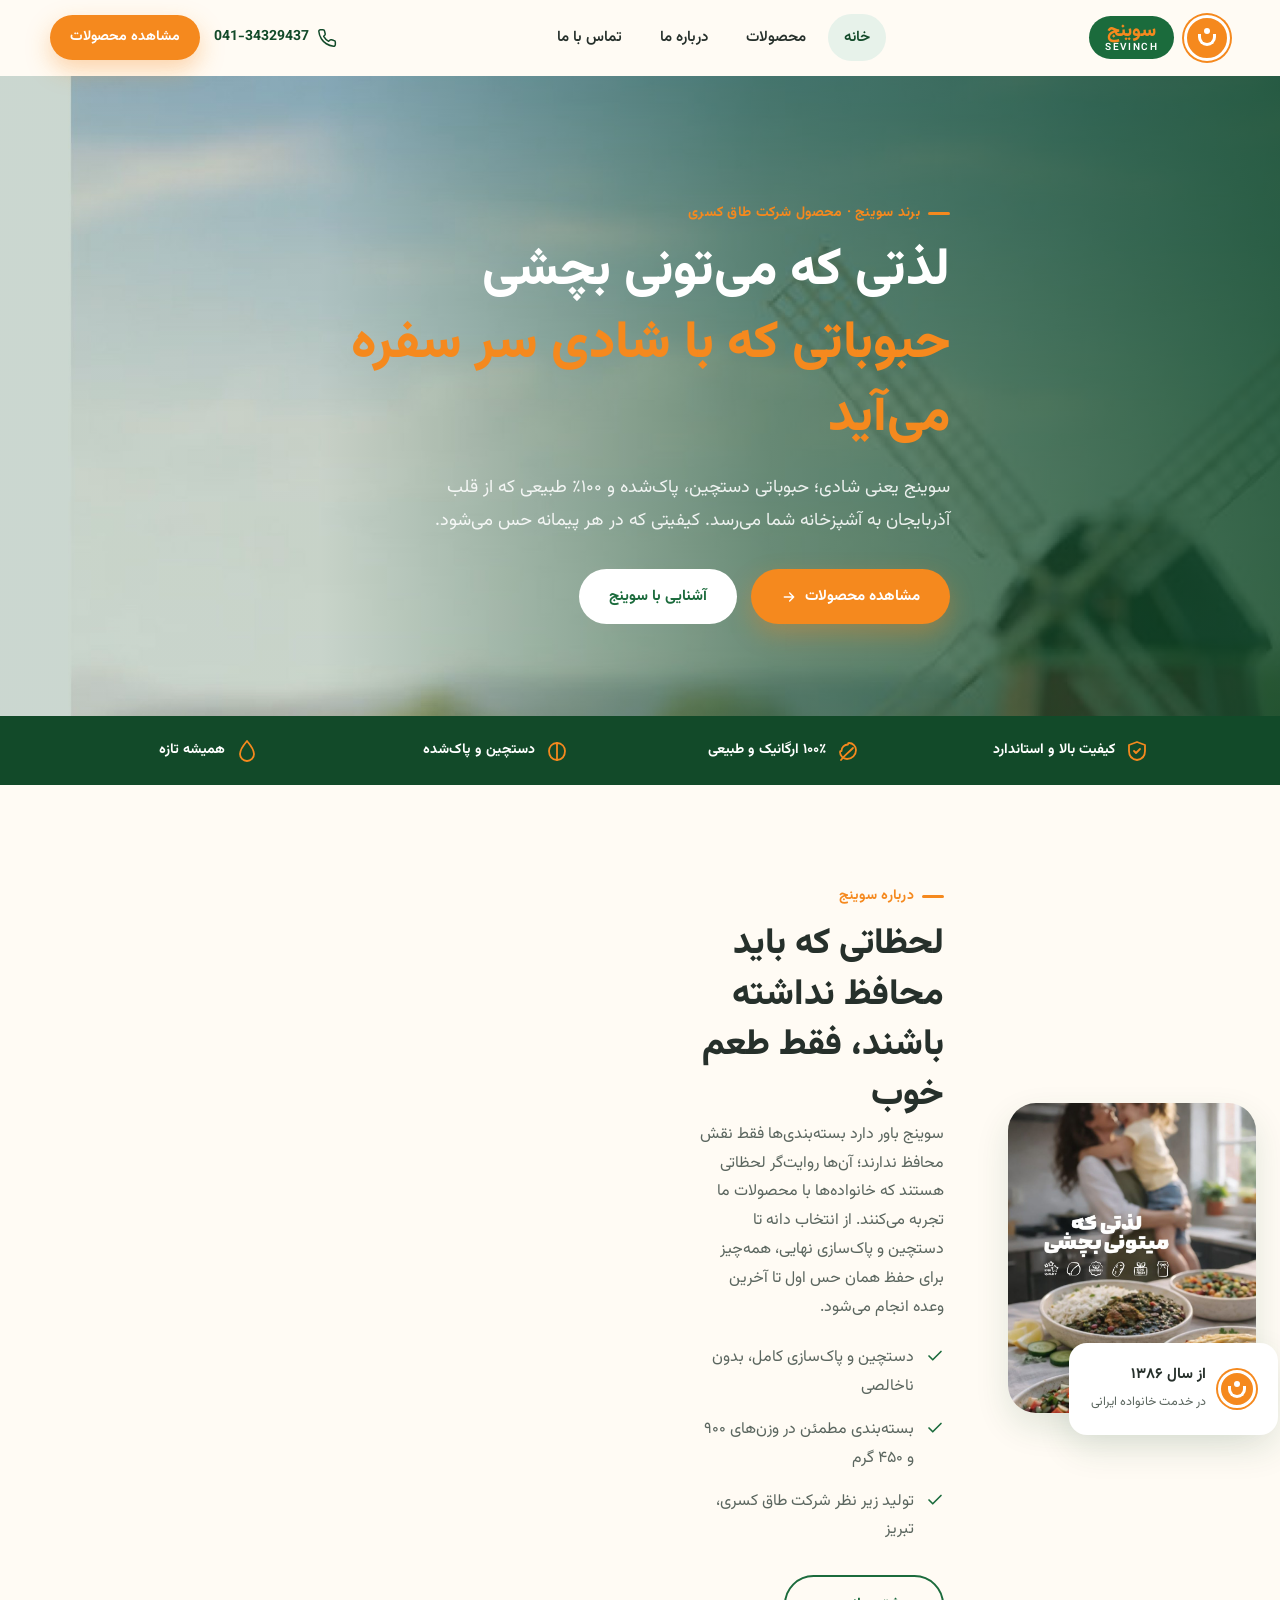
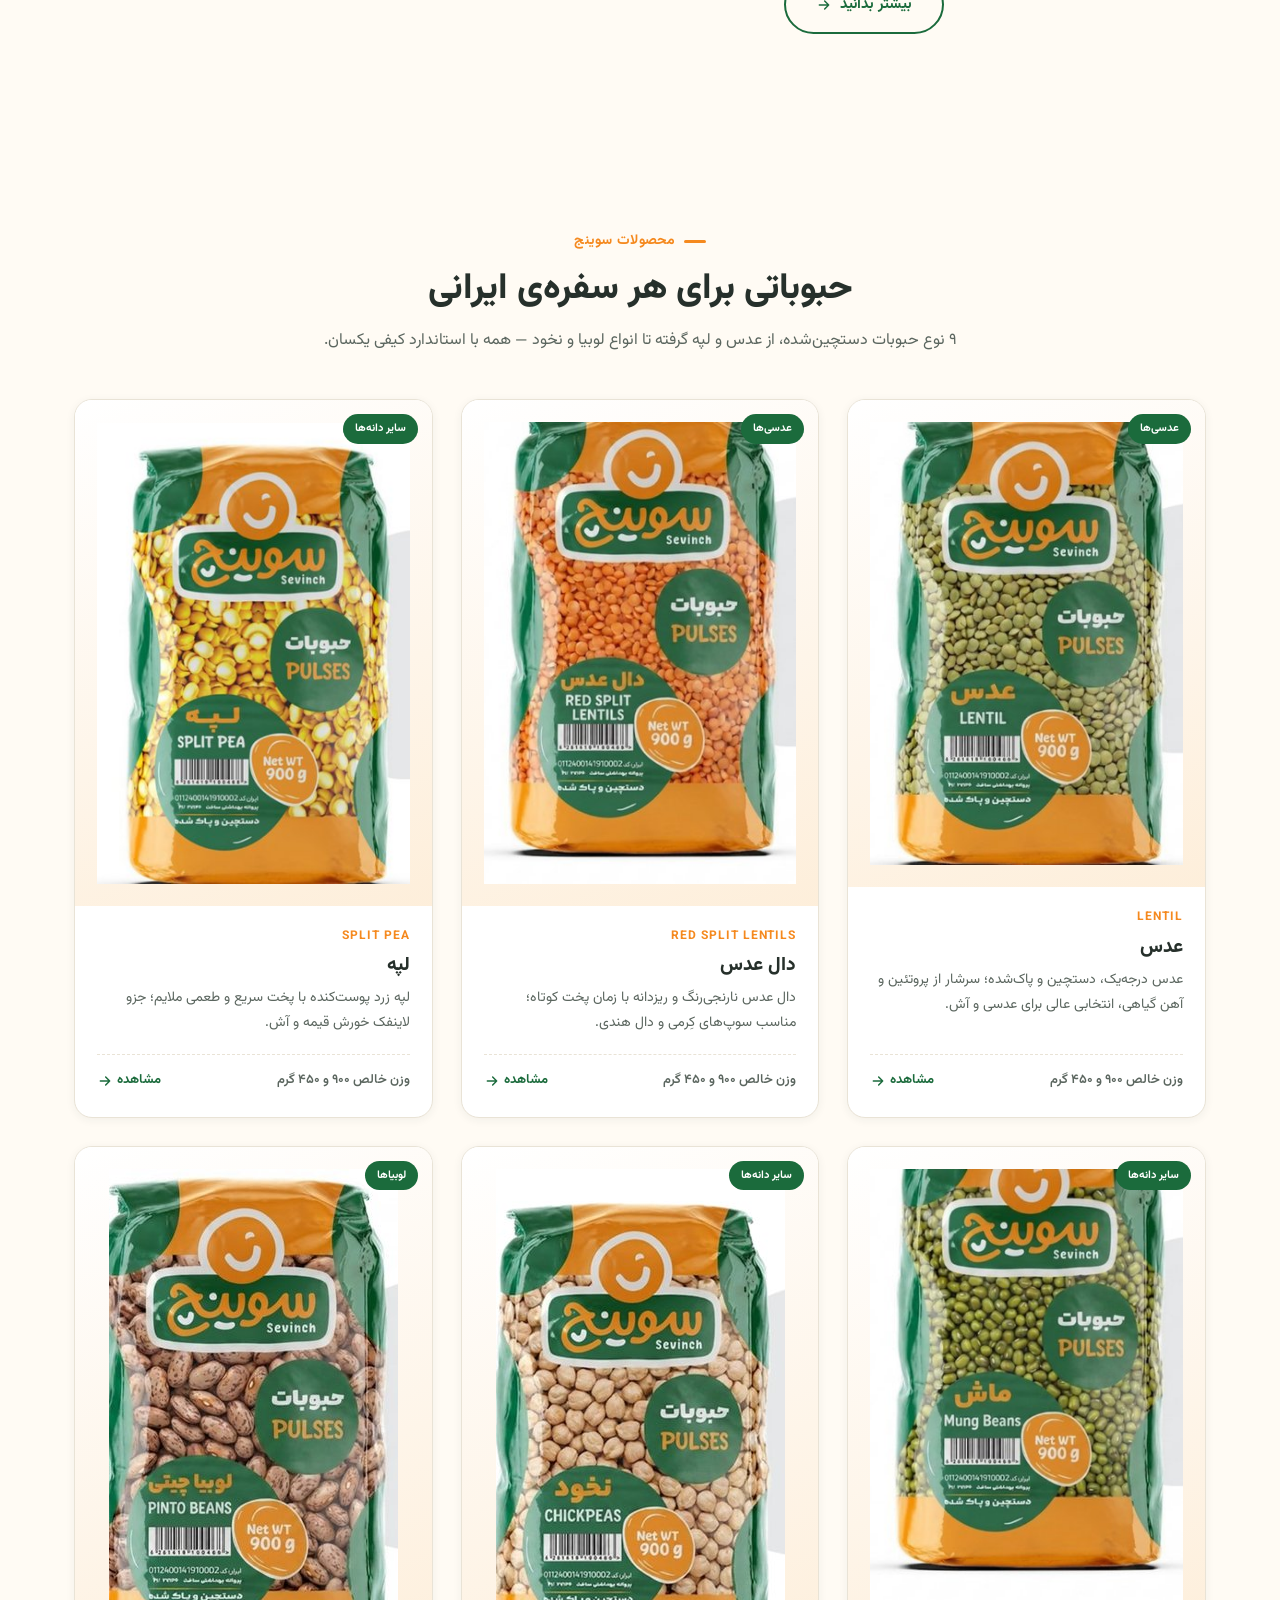
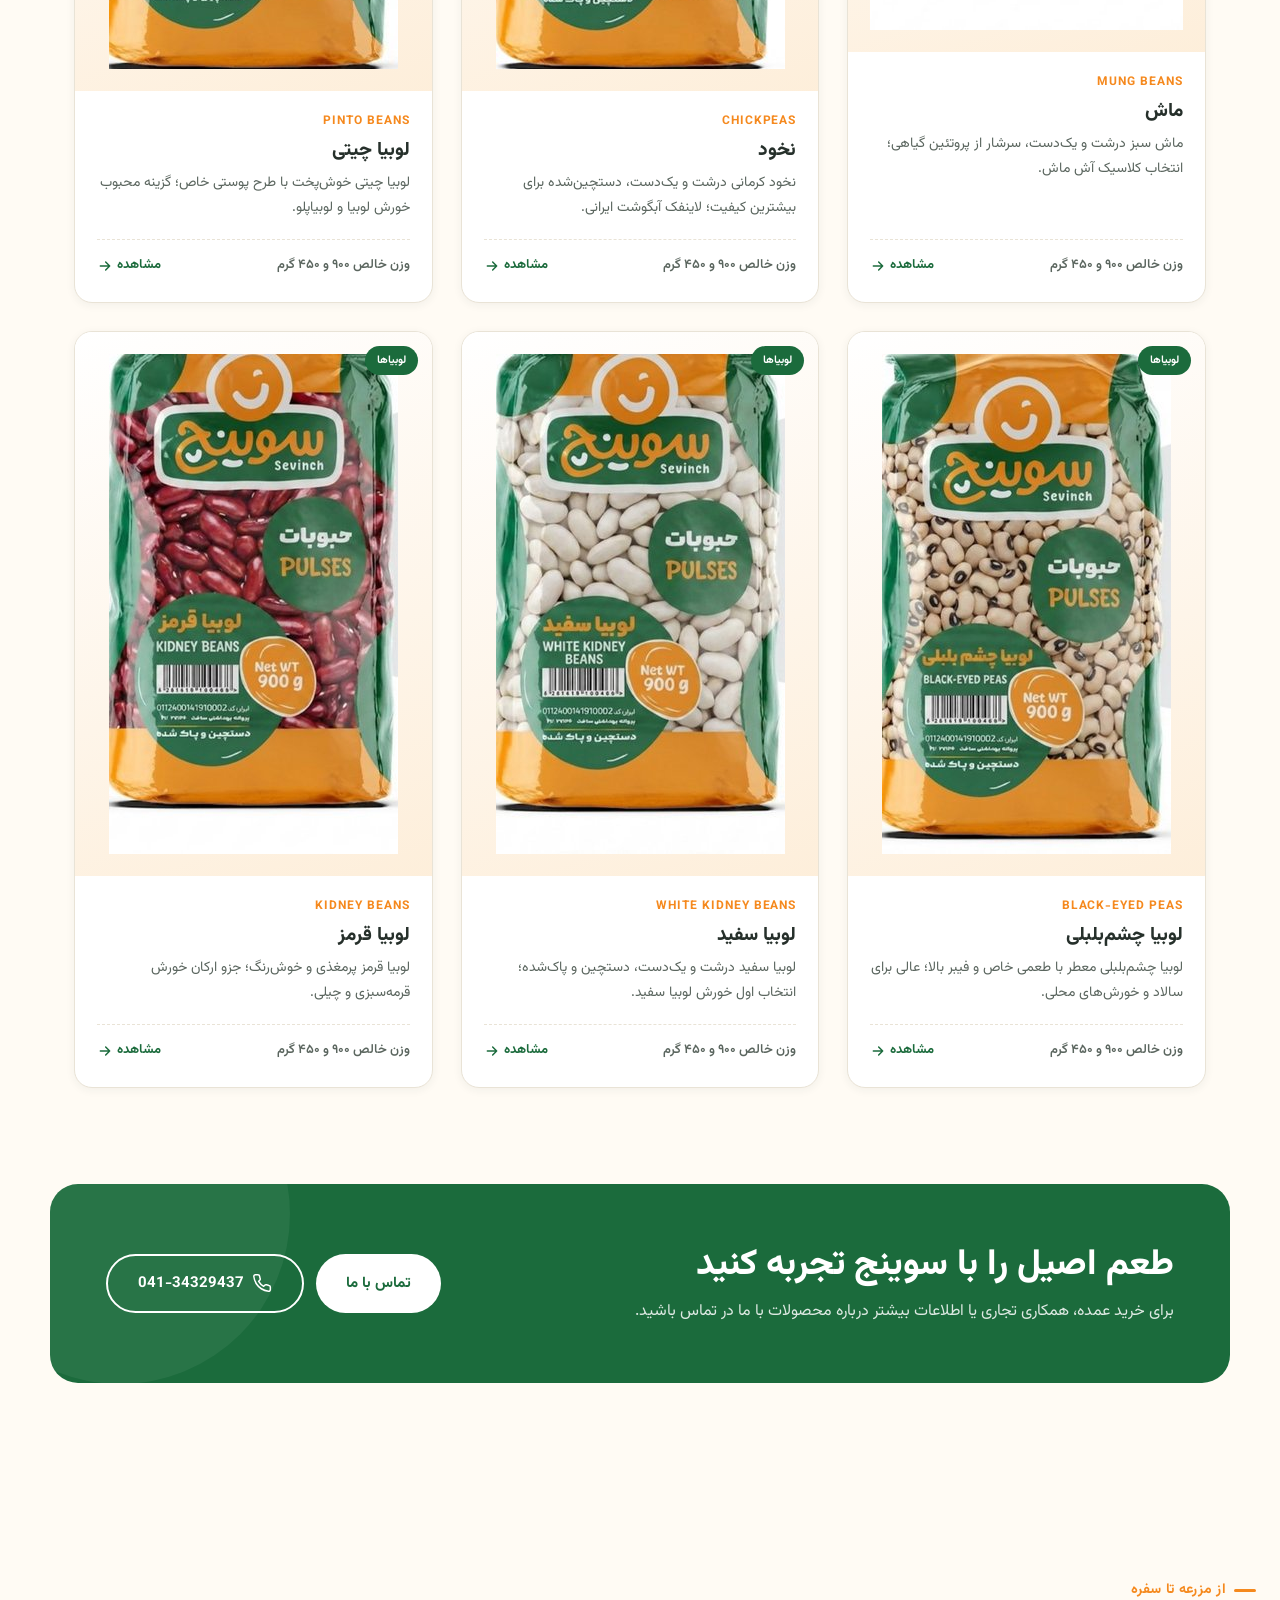
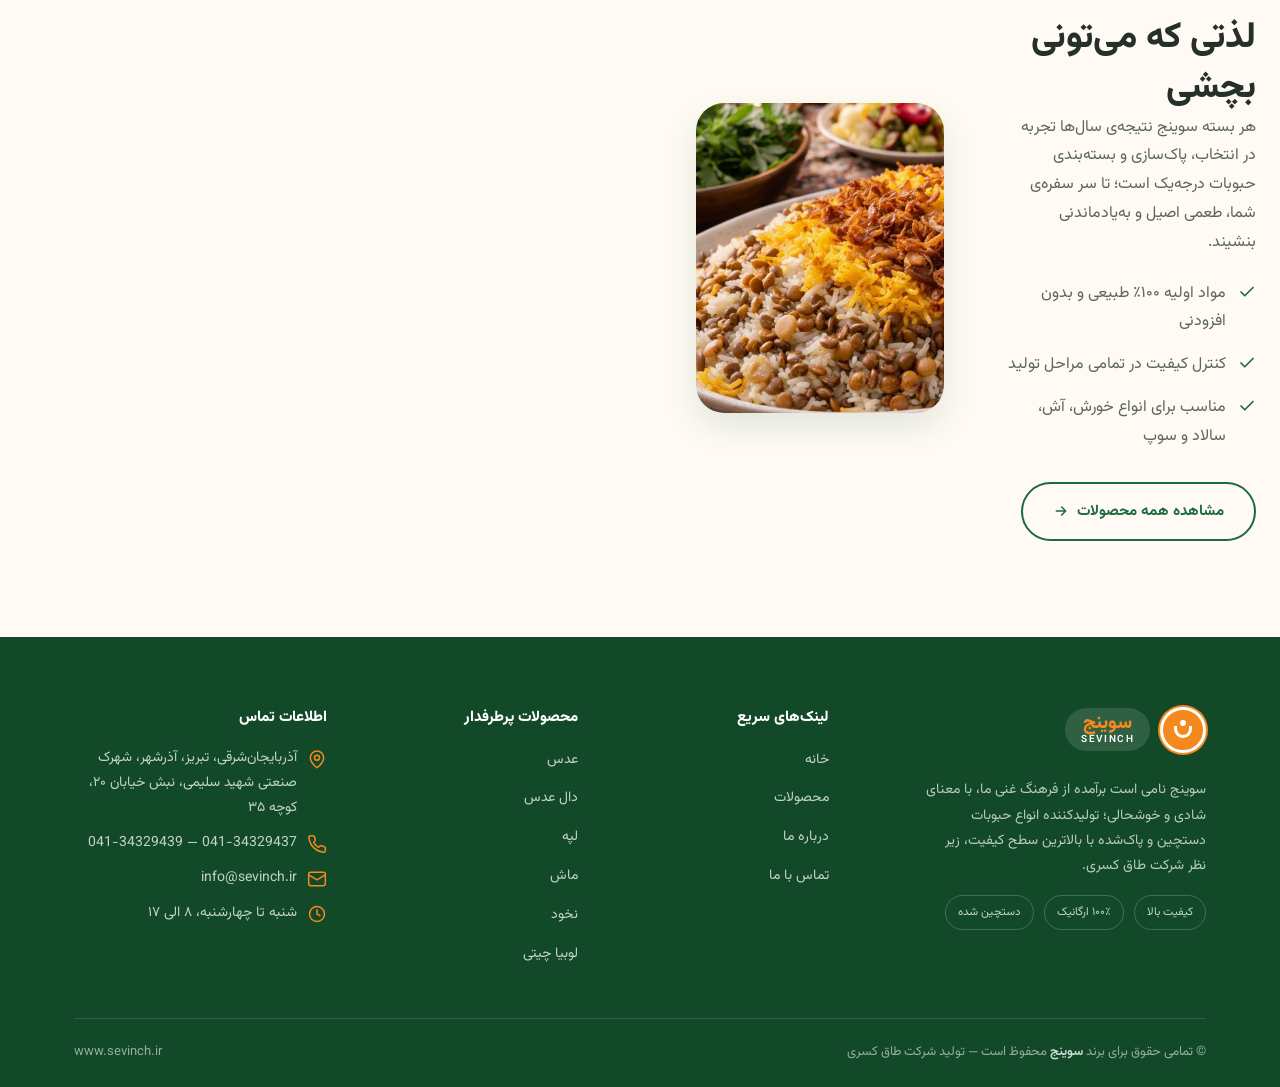
==== sevinch-website/index.html @ 26132601 "Add Sevinch product catalog website Standalone static site built from the Sevinch (سوینج) product ca" ====
<!DOCTYPE html>
<html lang="fa" dir="rtl">
<head>
<meta charset="UTF-8">
<meta name="viewport" content="width=device-width, initial-scale=1.0">
<title>سوینج | حبوبات دستچین و باکیفیت — Sevinch Pulses</title>
<meta name="description" content="سوینج، تولیدکننده انواع حبوبات دستچین و پاک‌شده با بالاترین کیفیت؛ عدس، لوبیا، نخود، لپه و ماش. لذتی که می‌تونی بچشی.">
<link rel="icon" type="image/svg+xml" href="assets/img/favicon.svg">
<link rel="preconnect" href="https://fonts.googleapis.com">
<link rel="preconnect" href="https://fonts.gstatic.com" crossorigin>
<link href="https://fonts.googleapis.com/css2?family=Vazirmatn:wght@400;500;600;700;800;900&display=swap" rel="stylesheet">
<link rel="stylesheet" href="assets/css/style.css">
<noscript><style>.reveal{transform:none!important}</style></noscript>
</head>
<body class="">
<header class="site-header">
  <div class="container header-inner">
    <a href="index.html" class="logo">
      <span class="logo-mark" aria-hidden="true"></span>
      <span class="logo-word"><b>سوینج</b><span>SEVINCH</span></span>
    </a>
    <nav class="nav-links">
      <a href="index.html" class="active">خانه</a>
<a href="products.html" class="">محصولات</a>
<a href="about.html" class="">درباره ما</a>
<a href="contact.html" class="">تماس با ما</a>

    </nav>
    <div class="header-actions">
      <a class="header-phone" href="tel:041-34329437">
        <svg width="20" height="20" viewBox="0 0 24 24" fill="none" stroke="currentColor" stroke-width="1.8" stroke-linecap="round" stroke-linejoin="round"><path d="M22 16.9v3a2 2 0 0 1-2.2 2 19.8 19.8 0 0 1-8.6-3 19.5 19.5 0 0 1-6-6 19.8 19.8 0 0 1-3-8.7A2 2 0 0 1 4.1 2h3a2 2 0 0 1 2 1.7c.1 1 .4 2 .7 3a2 2 0 0 1-.5 2L8 10a16 16 0 0 0 6 6l1.3-1.3a2 2 0 0 1 2-.5c1 .3 2 .5 3 .7a2 2 0 0 1 1.7 2Z"/></svg>
        <span>041-34329437</span>
      </a>
      <a href="products.html" class="btn btn-primary btn-sm">مشاهده محصولات</a>
      <button class="burger" aria-label="منو"><span></span></button>
    </div>
  </div>
</header>

<section class="hero">
  <div class="hero-bg"><img src="assets/img/photos/hero-windmill.jpg" alt="مزرعه سوینج"></div>
  <div class="container hero-content">
    <span class="eyebrow">برند سوینج · محصول شرکت طاق کسری</span>
    <h1>لذتی که می‌تونی بچشی<br><em>حبوباتی که با شادی سر سفره می‌آید</em></h1>
    <p>سوینج یعنی شادی؛ حبوباتی دستچین، پاک‌شده و ۱۰۰٪ طبیعی که از قلب آذربایجان به آشپزخانه شما می‌رسد. کیفیتی که در هر پیمانه حس می‌شود.</p>
    <div class="hero-actions">
      <a href="products.html" class="btn btn-primary">مشاهده محصولات <svg width="16" height="16" viewBox="0 0 24 24" fill="none" stroke="currentColor" stroke-width="2.2" stroke-linecap="round" stroke-linejoin="round"><path d="M5 12h14M13 6l6 6-6 6"/></svg></a>
      <a href="about.html" class="btn btn-white">آشنایی با سوینج</a>
    </div>
  </div>
</section>

<div class="trust-strip"><div class="container">
<div class="trust-item"><svg width="24" height="24" viewBox="0 0 24 24" fill="none" stroke="currentColor" stroke-width="1.8" stroke-linecap="round" stroke-linejoin="round"><path d="M12 3 4 6v6c0 4.8 3.2 8.2 8 9 4.8-.8 8-4.2 8-9V6l-8-3Z"/><path d="m9 12 2 2 4-4"/></svg><span>کیفیت بالا و استاندارد</span></div>
<div class="trust-item"><svg width="24" height="24" viewBox="0 0 24 24" fill="none" stroke="currentColor" stroke-width="1.8" stroke-linecap="round" stroke-linejoin="round"><path d="M11 20A7 7 0 0 1 4 13a1 1 0 0 1 1-1h.5A6.5 6.5 0 0 1 12 5.5V5a1 1 0 0 1 1-1 7 7 0 0 1 7 7c0 5-4 9-9 9Z"/><path d="M5 21c3-4 6-6 12-12"/></svg><span>۱۰۰٪ ارگانیک و طبیعی</span></div>
<div class="trust-item"><svg width="24" height="24" viewBox="0 0 24 24" fill="none" stroke="currentColor" stroke-width="1.8" stroke-linecap="round" stroke-linejoin="round"><path d="M12 21C7 21 4 17 4 12c0-4 3-8 8-8 5 0 8 4 8 8 0 5-3 9-8 9Z"/><path d="M12 4v17"/></svg><span>دستچین و پاک‌شده</span></div>
<div class="trust-item"><svg width="24" height="24" viewBox="0 0 24 24" fill="none" stroke="currentColor" stroke-width="1.8" stroke-linecap="round" stroke-linejoin="round"><path d="M12 2s7 8.2 7 13a7 7 0 1 1-14 0c0-4.8 7-13 7-13Z"/></svg><span>همیشه تازه</span></div>
</div></div>


<section class="split">
  <div class="container" style="display:grid;grid-template-columns:1fr 1fr;gap:64px;align-items:center">
    <div class="media reveal">
      <img src="assets/img/photos/lifestyle-mother-child.jpg" alt="لحظات خانوادگی با سوینج">
      <div class="media-badge">
        <span class="logo-mark" style="width:38px;height:38px"></span>
        <div>
          <b style="display:block;font-size:15px">از سال ۱۳۸۶</b>
          <span style="font-size:12.5px;color:var(--ink-soft)">در خدمت خانواده ایرانی</span>
        </div>
      </div>
    </div>
    <div class="text reveal">
      <span class="eyebrow">درباره سوینج</span>
      <h2>لحظاتی که باید محافظ نداشته باشند، فقط طعم خوب</h2>
      <p>سوینج باور دارد بسته‌بندی‌ها فقط نقش محافظ ندارند؛ آن‌ها روایت‌گر لحظاتی هستند که خانواده‌ها با محصولات ما تجربه می‌کنند. از انتخاب دانه تا دستچین و پاک‌سازی نهایی، همه‌چیز برای حفظ همان حس اول تا آخرین وعده انجام می‌شود.</p>
      <ul class="text-list">
        <li><svg width="18" height="18" viewBox="0 0 24 24" fill="none" stroke="currentColor" stroke-width="2.2" stroke-linecap="round" stroke-linejoin="round"><path d="m20 6-11 11-5-5"/></svg><span>دستچین و پاک‌سازی کامل، بدون ناخالصی</span></li>
        <li><svg width="18" height="18" viewBox="0 0 24 24" fill="none" stroke="currentColor" stroke-width="2.2" stroke-linecap="round" stroke-linejoin="round"><path d="m20 6-11 11-5-5"/></svg><span>بسته‌بندی مطمئن در وزن‌های ۹۰۰ و ۴۵۰ گرم</span></li>
        <li><svg width="18" height="18" viewBox="0 0 24 24" fill="none" stroke="currentColor" stroke-width="2.2" stroke-linecap="round" stroke-linejoin="round"><path d="m20 6-11 11-5-5"/></svg><span>تولید زیر نظر شرکت طاق کسری، تبریز</span></li>
      </ul>
      <div style="margin-top:30px">
        <a href="about.html" class="btn btn-outline">بیشتر بدانید <svg width="16" height="16" viewBox="0 0 24 24" fill="none" stroke="currentColor" stroke-width="2.2" stroke-linecap="round" stroke-linejoin="round"><path d="M5 12h14M13 6l6 6-6 6"/></svg></a>
      </div>
    </div>
  </div>
</section>

<section class="products-section">
  <div class="container">
    <div class="section-head center reveal">
      <span class="eyebrow" style="margin-inline:auto">محصولات سوینج</span>
      <h2>حبوباتی برای هر سفره‌ی ایرانی</h2>
      <p>۹ نوع حبوبات دستچین‌شده، از عدس و لپه گرفته تا انواع لوبیا و نخود — همه با استاندارد کیفی یکسان.</p>
    </div>
    <div class="product-grid">
      <div class="product-card reveal" data-category="lentil">
  <a href="products/lentil.html" class="thumb">
    <span class="tag">عدسی‌ها</span>
    <img src="assets/img/products/lentil-thumb.jpg" alt="عدس سوینج">
  </a>
  <div class="body">
    <span class="en">Lentil</span>
    <h3><a href="products/lentil.html">عدس</a></h3>
    <p class="desc">عدس درجه‌یک، دستچین و پاک‌شده؛ سرشار از پروتئین و آهن گیاهی، انتخابی عالی برای عدسی و آش.</p>
    <div class="meta">
      <span class="weight">وزن خالص ۹۰۰ و ۴۵۰ گرم</span>
      <a href="products/lentil.html" class="more">مشاهده <svg width="16" height="16" viewBox="0 0 24 24" fill="none" stroke="currentColor" stroke-width="2.2" stroke-linecap="round" stroke-linejoin="round"><path d="M5 12h14M13 6l6 6-6 6"/></svg></a>
    </div>
  </div>
</div>
<div class="product-card reveal" data-category="lentil">
  <a href="products/red-split-lentil.html" class="thumb">
    <span class="tag">عدسی‌ها</span>
    <img src="assets/img/products/red-split-lentil-thumb.jpg" alt="دال عدس سوینج">
  </a>
  <div class="body">
    <span class="en">Red Split Lentils</span>
    <h3><a href="products/red-split-lentil.html">دال عدس</a></h3>
    <p class="desc">دال عدس نارنجی‌رنگ و ریزدانه با زمان پخت کوتاه؛ مناسب سوپ‌های کِرمی و دال هندی.</p>
    <div class="meta">
      <span class="weight">وزن خالص ۹۰۰ و ۴۵۰ گرم</span>
      <a href="products/red-split-lentil.html" class="more">مشاهده <svg width="16" height="16" viewBox="0 0 24 24" fill="none" stroke="currentColor" stroke-width="2.2" stroke-linecap="round" stroke-linejoin="round"><path d="M5 12h14M13 6l6 6-6 6"/></svg></a>
    </div>
  </div>
</div>
<div class="product-card reveal" data-category="other">
  <a href="products/split-pea.html" class="thumb">
    <span class="tag">سایر دانه‌ها</span>
    <img src="assets/img/products/split-pea-thumb.jpg" alt="لپه سوینج">
  </a>
  <div class="body">
    <span class="en">Split Pea</span>
    <h3><a href="products/split-pea.html">لپه</a></h3>
    <p class="desc">لپه زرد پوست‌کنده با پخت سریع و طعمی ملایم؛ جزو لاینفک خورش قیمه و آش.</p>
    <div class="meta">
      <span class="weight">وزن خالص ۹۰۰ و ۴۵۰ گرم</span>
      <a href="products/split-pea.html" class="more">مشاهده <svg width="16" height="16" viewBox="0 0 24 24" fill="none" stroke="currentColor" stroke-width="2.2" stroke-linecap="round" stroke-linejoin="round"><path d="M5 12h14M13 6l6 6-6 6"/></svg></a>
    </div>
  </div>
</div>
<div class="product-card reveal" data-category="other">
  <a href="products/mung-bean.html" class="thumb">
    <span class="tag">سایر دانه‌ها</span>
    <img src="assets/img/products/mung-bean-thumb.jpg" alt="ماش سوینج">
  </a>
  <div class="body">
    <span class="en">Mung Beans</span>
    <h3><a href="products/mung-bean.html">ماش</a></h3>
    <p class="desc">ماش سبز درشت و یک‌دست، سرشار از پروتئین گیاهی؛ انتخاب کلاسیک آش ماش.</p>
    <div class="meta">
      <span class="weight">وزن خالص ۹۰۰ و ۴۵۰ گرم</span>
      <a href="products/mung-bean.html" class="more">مشاهده <svg width="16" height="16" viewBox="0 0 24 24" fill="none" stroke="currentColor" stroke-width="2.2" stroke-linecap="round" stroke-linejoin="round"><path d="M5 12h14M13 6l6 6-6 6"/></svg></a>
    </div>
  </div>
</div>
<div class="product-card reveal" data-category="other">
  <a href="products/chickpea.html" class="thumb">
    <span class="tag">سایر دانه‌ها</span>
    <img src="assets/img/products/chickpea-thumb.jpg" alt="نخود سوینج">
  </a>
  <div class="body">
    <span class="en">Chickpeas</span>
    <h3><a href="products/chickpea.html">نخود</a></h3>
    <p class="desc">نخود کرمانی درشت و یک‌دست، دستچین‌شده برای بیشترین کیفیت؛ لاینفک آبگوشت ایرانی.</p>
    <div class="meta">
      <span class="weight">وزن خالص ۹۰۰ و ۴۵۰ گرم</span>
      <a href="products/chickpea.html" class="more">مشاهده <svg width="16" height="16" viewBox="0 0 24 24" fill="none" stroke="currentColor" stroke-width="2.2" stroke-linecap="round" stroke-linejoin="round"><path d="M5 12h14M13 6l6 6-6 6"/></svg></a>
    </div>
  </div>
</div>
<div class="product-card reveal" data-category="bean">
  <a href="products/pinto-bean.html" class="thumb">
    <span class="tag">لوبیاها</span>
    <img src="assets/img/products/pinto-bean-thumb.jpg" alt="لوبیا چیتی سوینج">
  </a>
  <div class="body">
    <span class="en">Pinto Beans</span>
    <h3><a href="products/pinto-bean.html">لوبیا چیتی</a></h3>
    <p class="desc">لوبیا چیتی خوش‌پخت با طرح پوستی خاص؛ گزینه محبوب خورش لوبیا و لوبیاپلو.</p>
    <div class="meta">
      <span class="weight">وزن خالص ۹۰۰ و ۴۵۰ گرم</span>
      <a href="products/pinto-bean.html" class="more">مشاهده <svg width="16" height="16" viewBox="0 0 24 24" fill="none" stroke="currentColor" stroke-width="2.2" stroke-linecap="round" stroke-linejoin="round"><path d="M5 12h14M13 6l6 6-6 6"/></svg></a>
    </div>
  </div>
</div>
<div class="product-card reveal" data-category="bean">
  <a href="products/black-eyed-pea.html" class="thumb">
    <span class="tag">لوبیاها</span>
    <img src="assets/img/products/black-eyed-pea-thumb.jpg" alt="لوبیا چشم‌بلبلی سوینج">
  </a>
  <div class="body">
    <span class="en">Black-Eyed Peas</span>
    <h3><a href="products/black-eyed-pea.html">لوبیا چشم‌بلبلی</a></h3>
    <p class="desc">لوبیا چشم‌بلبلی معطر با طعمی خاص و فیبر بالا؛ عالی برای سالاد و خورش‌های محلی.</p>
    <div class="meta">
      <span class="weight">وزن خالص ۹۰۰ و ۴۵۰ گرم</span>
      <a href="products/black-eyed-pea.html" class="more">مشاهده <svg width="16" height="16" viewBox="0 0 24 24" fill="none" stroke="currentColor" stroke-width="2.2" stroke-linecap="round" stroke-linejoin="round"><path d="M5 12h14M13 6l6 6-6 6"/></svg></a>
    </div>
  </div>
</div>
<div class="product-card reveal" data-category="bean">
  <a href="products/white-bean.html" class="thumb">
    <span class="tag">لوبیاها</span>
    <img src="assets/img/products/white-bean-thumb.jpg" alt="لوبیا سفید سوینج">
  </a>
  <div class="body">
    <span class="en">White Kidney Beans</span>
    <h3><a href="products/white-bean.html">لوبیا سفید</a></h3>
    <p class="desc">لوبیا سفید درشت و یک‌دست، دستچین و پاک‌شده؛ انتخاب اول خورش لوبیا سفید.</p>
    <div class="meta">
      <span class="weight">وزن خالص ۹۰۰ و ۴۵۰ گرم</span>
      <a href="products/white-bean.html" class="more">مشاهده <svg width="16" height="16" viewBox="0 0 24 24" fill="none" stroke="currentColor" stroke-width="2.2" stroke-linecap="round" stroke-linejoin="round"><path d="M5 12h14M13 6l6 6-6 6"/></svg></a>
    </div>
  </div>
</div>
<div class="product-card reveal" data-category="bean">
  <a href="products/kidney-bean.html" class="thumb">
    <span class="tag">لوبیاها</span>
    <img src="assets/img/products/kidney-bean-thumb.jpg" alt="لوبیا قرمز سوینج">
  </a>
  <div class="body">
    <span class="en">Kidney Beans</span>
    <h3><a href="products/kidney-bean.html">لوبیا قرمز</a></h3>
    <p class="desc">لوبیا قرمز پرمغذی و خوش‌رنگ؛ جزو ارکان خورش قرمه‌سبزی و چیلی.</p>
    <div class="meta">
      <span class="weight">وزن خالص ۹۰۰ و ۴۵۰ گرم</span>
      <a href="products/kidney-bean.html" class="more">مشاهده <svg width="16" height="16" viewBox="0 0 24 24" fill="none" stroke="currentColor" stroke-width="2.2" stroke-linecap="round" stroke-linejoin="round"><path d="M5 12h14M13 6l6 6-6 6"/></svg></a>
    </div>
  </div>
</div>

    </div>
  </div>
</section>

<section>
  <div class="cta-band reveal">
    <div>
      <h2>طعم اصیل را با سوینج تجربه کنید</h2>
      <p>برای خرید عمده، همکاری تجاری یا اطلاعات بیشتر درباره محصولات با ما در تماس باشید.</p>
    </div>
    <div class="actions">
      <a href="contact.html" class="btn btn-white">تماس با ما</a>
      <a href="tel:041-34329437" class="btn btn-outline" style="border-color:#fff;color:#fff"><svg width="20" height="20" viewBox="0 0 24 24" fill="none" stroke="currentColor" stroke-width="1.8" stroke-linecap="round" stroke-linejoin="round"><path d="M22 16.9v3a2 2 0 0 1-2.2 2 19.8 19.8 0 0 1-8.6-3 19.5 19.5 0 0 1-6-6 19.8 19.8 0 0 1-3-8.7A2 2 0 0 1 4.1 2h3a2 2 0 0 1 2 1.7c.1 1 .4 2 .7 3a2 2 0 0 1-.5 2L8 10a16 16 0 0 0 6 6l1.3-1.3a2 2 0 0 1 2-.5c1 .3 2 .5 3 .7a2 2 0 0 1 1.7 2Z"/></svg> 041-34329437</a>
    </div>
  </div>
</section>

<section class="split reverse">
  <div class="container" style="display:grid;grid-template-columns:1fr 1fr;gap:64px;align-items:center">
    <div class="media reveal">
      <img src="assets/img/photos/thali-rice-platter.jpg" alt="سفره‌ای با محصولات سوینج">
    </div>
    <div class="text reveal">
      <span class="eyebrow">از مزرعه تا سفره</span>
      <h2>لذتی که می‌تونی بچشی</h2>
      <p>هر بسته سوینج نتیجه‌ی سال‌ها تجربه در انتخاب، پاک‌سازی و بسته‌بندی حبوبات درجه‌یک است؛ تا سر سفره‌ی شما، طعمی اصیل و به‌یادماندنی بنشیند.</p>
      <ul class="text-list">
        <li><svg width="18" height="18" viewBox="0 0 24 24" fill="none" stroke="currentColor" stroke-width="2.2" stroke-linecap="round" stroke-linejoin="round"><path d="m20 6-11 11-5-5"/></svg><span>مواد اولیه ۱۰۰٪ طبیعی و بدون افزودنی</span></li>
        <li><svg width="18" height="18" viewBox="0 0 24 24" fill="none" stroke="currentColor" stroke-width="2.2" stroke-linecap="round" stroke-linejoin="round"><path d="m20 6-11 11-5-5"/></svg><span>کنترل کیفیت در تمامی مراحل تولید</span></li>
        <li><svg width="18" height="18" viewBox="0 0 24 24" fill="none" stroke="currentColor" stroke-width="2.2" stroke-linecap="round" stroke-linejoin="round"><path d="m20 6-11 11-5-5"/></svg><span>مناسب برای انواع خورش، آش، سالاد و سوپ</span></li>
      </ul>
      <div style="margin-top:30px">
        <a href="products.html" class="btn btn-outline">مشاهده همه محصولات <svg width="16" height="16" viewBox="0 0 24 24" fill="none" stroke="currentColor" stroke-width="2.2" stroke-linecap="round" stroke-linejoin="round"><path d="M5 12h14M13 6l6 6-6 6"/></svg></a>
      </div>
    </div>
  </div>
</section>
<footer class="site-footer">
  <div class="container">
    <div class="footer-grid">
      <div>
        <a href="index.html" class="logo footer-logo">
      <span class="logo-mark" aria-hidden="true"></span>
      <span class="logo-word"><b>سوینج</b><span>SEVINCH</span></span>
    </a>
        <p>سوینج نامی است برآمده از فرهنگ غنی ما، با معنای شادی و خوشحالی؛ تولیدکننده انواع حبوبات دستچین و پاک‌شده با بالاترین سطح کیفیت، زیر نظر شرکت طاق کسری.</p>
        <div class="footer-badges">
          <span>کیفیت بالا</span>
          <span>۱۰۰٪ ارگانیک</span>
          <span>دستچین شده</span>
        </div>
      </div>
      <div>
        <h4>لینک‌های سریع</h4>
        <ul>
          <li><a href="index.html">خانه</a></li>
          <li><a href="products.html">محصولات</a></li>
          <li><a href="about.html">درباره ما</a></li>
          <li><a href="contact.html">تماس با ما</a></li>
        </ul>
      </div>
      <div>
        <h4>محصولات پرطرفدار</h4>
        <ul>
          <li><a href="products/lentil.html">عدس</a></li>
<li><a href="products/red-split-lentil.html">دال عدس</a></li>
<li><a href="products/split-pea.html">لپه</a></li>
<li><a href="products/mung-bean.html">ماش</a></li>
<li><a href="products/chickpea.html">نخود</a></li>
<li><a href="products/pinto-bean.html">لوبیا چیتی</a></li>

        </ul>
      </div>
      <div>
        <h4>اطلاعات تماس</h4>
        <ul class="footer-contact">
          <li><svg width="20" height="20" viewBox="0 0 24 24" fill="none" stroke="currentColor" stroke-width="1.8" stroke-linecap="round" stroke-linejoin="round"><path d="M20 10.5c0 6-8 12-8 12s-8-6-8-12a8 8 0 1 1 16 0Z"/><circle cx="12" cy="10.5" r="3"/></svg><span>آذربایجان‌شرقی، تبریز، آذرشهر، شهرک صنعتی شهید سلیمی، نبش خیابان ۲۰، کوچه ۳۵</span></li>
          <li><svg width="20" height="20" viewBox="0 0 24 24" fill="none" stroke="currentColor" stroke-width="1.8" stroke-linecap="round" stroke-linejoin="round"><path d="M22 16.9v3a2 2 0 0 1-2.2 2 19.8 19.8 0 0 1-8.6-3 19.5 19.5 0 0 1-6-6 19.8 19.8 0 0 1-3-8.7A2 2 0 0 1 4.1 2h3a2 2 0 0 1 2 1.7c.1 1 .4 2 .7 3a2 2 0 0 1-.5 2L8 10a16 16 0 0 0 6 6l1.3-1.3a2 2 0 0 1 2-.5c1 .3 2 .5 3 .7a2 2 0 0 1 1.7 2Z"/></svg><span>041-34329437 — 041-34329439</span></li>
          <li><svg width="20" height="20" viewBox="0 0 24 24" fill="none" stroke="currentColor" stroke-width="1.8" stroke-linecap="round" stroke-linejoin="round"><rect x="2" y="4" width="20" height="16" rx="2.5"/><path d="m2 7 10 6 10-6"/></svg><span>info@sevinch.ir</span></li>
          <li><svg width="20" height="20" viewBox="0 0 24 24" fill="none" stroke="currentColor" stroke-width="1.8" stroke-linecap="round" stroke-linejoin="round"><circle cx="12" cy="12" r="9"/><path d="M12 7v5l3.5 2"/></svg><span>شنبه تا چهارشنبه، ۸ الی ۱۷</span></li>
        </ul>
      </div>
    </div>
    <div class="footer-bottom">
      <span>© تمامی حقوق برای برند <a href="index.html">سوینج</a> محفوظ است — تولید شرکت طاق کسری</span>
      <span>www.sevinch.ir</span>
    </div>
  </div>
</footer>
<button class="back-to-top" aria-label="بازگشت به بالا"><svg width="20" height="20" viewBox="0 0 24 24" fill="none" stroke="currentColor" stroke-width="2.4" stroke-linecap="round" stroke-linejoin="round"><path d="M18 15l-6-6-6 6"/></svg></button>
<script src="assets/js/main.js"></script>
</body>
</html>
---- sevinch-website/assets/css/style.css ----
@charset "UTF-8";
/* ==========================================================================
   Sevinch (سوینج) — Product Catalog Website
   Brand colors sampled from the official product catalog artwork.
   ========================================================================== */

:root{
  --orange: #F5891E;
  --orange-dark: #D9700D;
  --orange-light: #FDEBD3;
  --green: #1B6B3C;
  --green-dark: #124A29;
  --green-light: #E7F2EA;
  --cream: #FFFBF4;
  --ink: #26302B;
  --ink-soft: #5B665F;
  --line: #E9E3D6;
  --white: #ffffff;
  --radius-sm: 10px;
  --radius-md: 18px;
  --radius-lg: 28px;
  --radius-pill: 999px;
  --shadow-sm: 0 2px 10px rgba(38,48,43,.06);
  --shadow-md: 0 14px 34px rgba(18,74,41,.12);
  --shadow-lg: 0 24px 60px rgba(18,74,41,.18);
  --container: 1180px;
  --ff: "Vazirmatn", Tahoma, sans-serif;
}

*,*::before,*::after{box-sizing:border-box;margin:0;padding:0}
html{scroll-behavior:smooth}
body{
  font-family:var(--ff);
  background:var(--cream);
  color:var(--ink);
  line-height:1.8;
  font-size:16px;
  overflow-x:hidden;
  -webkit-font-smoothing:antialiased;
}
img{max-width:100%;display:block}
a{color:inherit;text-decoration:none}
ul{list-style:none}
button{font-family:inherit;cursor:pointer;border:none;background:none}
input,textarea{font-family:inherit}

.container{max-width:var(--container);margin:0 auto;padding:0 24px}

section{position:relative}

h1,h2,h3,h4{font-weight:800;line-height:1.4;color:var(--ink)}
h1{font-size:clamp(30px,5vw,52px)}
h2{font-size:clamp(24px,3.4vw,36px)}
h3{font-size:20px}
p{color:var(--ink-soft)}

.eyebrow{
  display:inline-flex;align-items:center;gap:8px;
  color:var(--orange);font-weight:700;font-size:14px;
  letter-spacing:.02em;margin-bottom:10px;
}
.eyebrow::before{
  content:"";width:22px;height:3px;border-radius:99px;background:var(--orange);
}

.section-head{max-width:640px;margin-bottom:44px}
.section-head.center{margin-inline:auto;text-align:center}
.section-head p{margin-top:12px;font-size:16px}

/* ---------------- Buttons ---------------- */
.btn{
  display:inline-flex;align-items:center;justify-content:center;gap:8px;
  padding:14px 30px;border-radius:var(--radius-pill);
  font-weight:700;font-size:15px;transition:.25s ease;white-space:nowrap;
}
.btn-primary{background:var(--orange);color:#fff;box-shadow:0 10px 24px rgba(245,137,30,.35)}
.btn-primary:hover{background:var(--orange-dark);transform:translateY(-2px)}
.btn-outline{background:transparent;color:var(--green);border:2px solid var(--green)}
.btn-outline:hover{background:var(--green);color:#fff}
.btn-white{background:#fff;color:var(--green)}
.btn-white:hover{background:var(--green);color:#fff}
.btn-sm{padding:10px 20px;font-size:14px}

/* ---------------- Logo ---------------- */
.logo{display:inline-flex;align-items:center;gap:10px}
.logo-mark{
  width:46px;height:46px;border-radius:50%;
  background:var(--orange);border:3px solid #fff;
  box-shadow:0 0 0 2px var(--orange);
  position:relative;flex-shrink:0;
}
.logo-mark::before{
  content:"";position:absolute;left:50%;top:26%;
  width:6px;height:6px;border-radius:50%;background:#fff;
  transform:translateX(-50%);
}
.logo-mark::after{
  content:"";position:absolute;left:50%;top:42%;
  width:18px;height:12px;border:3px solid #fff;border-top:none;
  border-radius:0 0 18px 18px;transform:translateX(-50%);
}
.logo-word{
  background:var(--green);color:var(--orange);
  border-radius:var(--radius-pill);
  padding:6px 16px 5px;
  display:flex;flex-direction:column;align-items:center;line-height:1.05;
}
.logo-word b{font-size:19px;font-weight:800}
.logo-word span{font-size:10px;color:#fff;letter-spacing:.14em;font-weight:600;margin-top:1px}
.logo-tagline{font-size:11px;color:var(--ink-soft);margin-inline-start:4px;display:none}

/* ---------------- Header ---------------- */
.site-header{
  position:sticky;top:0;z-index:100;background:rgba(255,251,244,.9);
  backdrop-filter:blur(10px);border-bottom:1px solid transparent;
  transition:.3s;
}
.site-header.scrolled{border-color:var(--line);box-shadow:0 6px 24px rgba(18,74,41,.06)}
.header-inner{display:flex;align-items:center;justify-content:space-between;padding:14px 0}
.nav-links{display:flex;align-items:center;gap:6px}
.nav-links a{
  padding:10px 16px;border-radius:var(--radius-pill);font-weight:600;
  font-size:15px;color:var(--ink);transition:.2s;
}
.nav-links a:hover,.nav-links a.active{background:var(--green-light);color:var(--green-dark)}
.header-actions{display:flex;align-items:center;gap:14px}
.header-phone{display:flex;align-items:center;gap:8px;font-weight:700;color:var(--green-dark);font-size:14px}
.header-phone svg{flex-shrink:0}
.burger{display:none;width:44px;height:44px;border-radius:50%;background:var(--green-light);align-items:center;justify-content:center}
.burger span,.burger span::before,.burger span::after{
  content:"";display:block;width:20px;height:2px;background:var(--green-dark);border-radius:2px;position:relative;transition:.25s;
}
.burger span::before{position:absolute;top:-6px}
.burger span::after{position:absolute;top:6px}
.burger.open span{background:transparent}
.burger.open span::before{transform:rotate(45deg);top:0}
.burger.open span::after{transform:rotate(-45deg);top:0}

@media(max-width:900px){
  .nav-links{
    position:fixed;inset-inline:16px;top:78px;background:#fff;flex-direction:column;
    align-items:stretch;padding:14px;border-radius:var(--radius-md);box-shadow:var(--shadow-lg);
    gap:2px;transform:translateY(-14px);opacity:0;pointer-events:none;transition:.25s;
  }
  .nav-links.open{transform:translateY(0);opacity:1;pointer-events:auto}
  .nav-links a{display:block;text-align:center}
  .header-phone{display:none}
  .burger{display:flex}
}

/* ---------------- Hero ---------------- */
.hero{
  position:relative;min-height:640px;display:flex;align-items:center;
  overflow:hidden;color:#fff;
}
.hero-bg{position:absolute;inset:0;z-index:0}
.hero-bg img{width:100%;height:100%;object-fit:cover;object-position:88% 60%}
.hero-bg::after{
  content:"";position:absolute;inset:0;
  background:linear-gradient(270deg,rgba(18,74,41,.85) 0%,rgba(18,74,41,.62) 40%,rgba(18,74,41,.22) 75%);
}
.hero-content{position:relative;z-index:1;padding:120px 0 90px;max-width:620px}
.hero-content .eyebrow{color:var(--orange)}
.hero-content .eyebrow::before{background:var(--orange)}
.hero-content h1{color:#fff;margin-bottom:18px}
.hero-content h1 em{color:var(--orange);font-style:normal}
.hero-content p{color:rgba(255,255,255,.88);font-size:18px;max-width:520px;margin-bottom:32px}
.hero-actions{display:flex;gap:14px;flex-wrap:wrap}
.hero-scroll-note{margin-top:56px;display:flex;align-items:center;gap:10px;font-size:13px;color:rgba(255,255,255,.75)}

/* trust badge strip */
.trust-strip{background:var(--green-dark);color:#fff;padding:22px 0}
.trust-strip .container{display:flex;flex-wrap:wrap;justify-content:space-between;gap:18px}
.trust-item{display:flex;align-items:center;gap:10px;font-size:14px;font-weight:700;flex:1;min-width:150px;justify-content:center}
.trust-item svg{flex-shrink:0;color:var(--orange)}

/* ---------------- About brief / split sections ---------------- */
.split{display:grid;grid-template-columns:1fr 1fr;gap:64px;align-items:center;padding:96px 0}
.split .media{position:relative}
.split .media img{border-radius:var(--radius-lg);box-shadow:var(--shadow-md);width:100%;aspect-ratio:4/5;object-fit:cover}
.split .media .media-badge{
  position:absolute;bottom:-22px;right:-22px;background:#fff;border-radius:var(--radius-md);
  padding:18px 22px;box-shadow:var(--shadow-md);display:flex;align-items:center;gap:12px;
}
.split.reverse{grid-template-columns:1fr 1fr}
.split.reverse .media{order:2}
.split.reverse .text{order:1}
.text-list{margin-top:22px;display:grid;gap:14px}
.text-list li{display:flex;gap:12px;align-items:flex-start;color:var(--ink-soft)}
.text-list li svg{flex-shrink:0;margin-top:3px;color:var(--green)}

@media(max-width:860px){
  .split,.split.reverse{grid-template-columns:1fr;gap:36px;padding:64px 0}
  .split.reverse .media,.split.reverse .text{order:initial}
}

/* ---------------- Products grid ---------------- */
.products-section{padding:96px 0}
.filter-row{display:flex;flex-wrap:wrap;gap:10px;margin-bottom:36px}
.filter-btn{
  padding:9px 20px;border-radius:var(--radius-pill);border:1.5px solid var(--line);
  font-weight:600;font-size:14px;color:var(--ink-soft);transition:.2s;background:#fff;
}
.filter-btn:hover{border-color:var(--orange);color:var(--orange)}
.filter-btn.active{background:var(--green);border-color:var(--green);color:#fff}

.product-grid{display:grid;grid-template-columns:repeat(3,1fr);gap:28px}
@media(max-width:940px){.product-grid{grid-template-columns:repeat(2,1fr)}}
@media(max-width:560px){.product-grid{grid-template-columns:1fr}}

.product-card{
  background:#fff;border-radius:var(--radius-md);overflow:hidden;
  box-shadow:var(--shadow-sm);transition:.3s;border:1px solid var(--line);
  display:flex;flex-direction:column;
}
.product-card:hover{transform:translateY(-6px);box-shadow:var(--shadow-md);border-color:transparent}
.product-card .thumb{
  aspect-ratio:1/1;background:linear-gradient(160deg,#fff, var(--orange-light) 120%);
  display:flex;align-items:center;justify-content:center;padding:22px;position:relative;
}
.product-card .thumb img{max-height:100%;width:auto;object-fit:contain;transition:.35s}
.product-card:hover .thumb img{transform:scale(1.06) rotate(-1deg)}
.product-card .tag{
  position:absolute;top:14px;inset-inline-start:14px;background:var(--green);color:#fff;
  font-size:11px;font-weight:700;padding:5px 12px;border-radius:var(--radius-pill);
}
.product-card .body{padding:20px 22px 24px;display:flex;flex-direction:column;gap:6px;flex:1}
.product-card .body .en{font-size:12px;letter-spacing:.08em;color:var(--orange);font-weight:700;text-transform:uppercase}
.product-card .body h3{font-size:19px}
.product-card .body .desc{font-size:14px;color:var(--ink-soft);flex:1}
.product-card .body .meta{
  display:flex;align-items:center;justify-content:space-between;margin-top:12px;
  padding-top:14px;border-top:1px dashed var(--line);
}
.product-card .body .weight{font-size:13px;color:var(--ink-soft);font-weight:600}
.product-card .body .more{font-size:13px;font-weight:700;color:var(--green);display:inline-flex;align-items:center;gap:4px}

/* ---------------- CTA band ---------------- */
.cta-band{
  background:var(--green);border-radius:var(--radius-lg);
  padding:56px;display:flex;align-items:center;justify-content:space-between;gap:30px;
  flex-wrap:wrap;color:#fff;position:relative;overflow:hidden;margin:0 auto 96px;
  max-width:var(--container);
}
.cta-band::before{
  content:"";position:absolute;width:340px;height:340px;border-radius:50%;
  background:rgba(255,255,255,.06);top:-140px;left:-100px;
}
.cta-band h2{color:#fff;position:relative}
.cta-band p{color:rgba(255,255,255,.85);margin-top:8px;position:relative}
.cta-band .actions{position:relative;display:flex;gap:12px;flex-wrap:wrap}
@media(max-width:640px){.cta-band{padding:36px 24px}}

/* ---------------- Footer ---------------- */
.site-footer{background:var(--green-dark);color:rgba(255,255,255,.82);padding:70px 0 0}
.footer-grid{display:grid;grid-template-columns:1.6fr 1fr 1fr 1.2fr;gap:40px;padding-bottom:50px;border-bottom:1px solid rgba(255,255,255,.12)}
.footer-grid h4{color:#fff;font-size:15px;margin-bottom:18px}
.footer-grid p{color:rgba(255,255,255,.7);font-size:14px;margin-top:14px;max-width:280px}
.footer-grid ul{display:grid;gap:10px}
.footer-grid a{font-size:14px;color:rgba(255,255,255,.75);transition:.2s}
.footer-grid a:hover{color:var(--orange)}
.footer-contact li{display:flex;gap:10px;align-items:flex-start;font-size:14px;color:rgba(255,255,255,.75)}
.footer-contact svg{flex-shrink:0;margin-top:3px;color:var(--orange)}
.footer-badges{display:flex;gap:10px;margin-top:16px;flex-wrap:wrap}
.footer-badges span{
  border:1px solid rgba(255,255,255,.2);padding:6px 12px;border-radius:var(--radius-pill);
  font-size:11.5px;color:rgba(255,255,255,.75);
}
.footer-bottom{
  padding:22px 0;display:flex;justify-content:space-between;flex-wrap:wrap;gap:10px;
  font-size:13px;color:rgba(255,255,255,.55);
}
.footer-bottom a{color:rgba(255,255,255,.8);font-weight:600}
.footer-logo .logo-word{background:rgba(255,255,255,.12)}
@media(max-width:900px){.footer-grid{grid-template-columns:1fr 1fr;row-gap:36px}}
@media(max-width:560px){.footer-grid{grid-template-columns:1fr}}

/* ---------------- Product detail page ---------------- */
.breadcrumb{display:flex;align-items:center;gap:8px;font-size:14px;color:var(--ink-soft);padding:22px 0}
.breadcrumb a:hover{color:var(--green)}
.breadcrumb .sep{opacity:.5}
.breadcrumb .current{color:var(--green);font-weight:700}

.product-detail{display:grid;grid-template-columns:.85fr 1fr;gap:64px;padding:20px 0 90px;align-items:start}
.pd-gallery{position:sticky;top:100px}
.pd-gallery .frame{
  background:linear-gradient(160deg,#fff,var(--orange-light) 130%);border-radius:var(--radius-lg);
  padding:40px;display:flex;align-items:center;justify-content:center;box-shadow:var(--shadow-md);
}
.pd-gallery img{max-height:460px;object-fit:contain}
.pd-info .cat-tag{
  display:inline-block;background:var(--green-light);color:var(--green-dark);
  font-size:13px;font-weight:700;padding:6px 16px;border-radius:var(--radius-pill);margin-bottom:16px;
}
.pd-info .en-name{color:var(--orange);font-weight:700;letter-spacing:.06em;text-transform:uppercase;font-size:14px;margin-bottom:6px}
.pd-info h1{margin-bottom:16px}
.pd-info .lead{font-size:17px;margin-bottom:26px}
.pd-specs{display:grid;grid-template-columns:repeat(3,1fr);gap:14px;margin-bottom:30px}
.pd-specs .spec{background:#fff;border:1px solid var(--line);border-radius:var(--radius-sm);padding:16px;text-align:center}
.pd-specs .spec b{display:block;font-size:16px;color:var(--green-dark);margin-bottom:4px}
.pd-specs .spec span{font-size:12.5px;color:var(--ink-soft)}
.pd-info .weights{display:flex;gap:10px;margin-bottom:30px}
.weight-pill{
  border:2px solid var(--line);border-radius:var(--radius-pill);padding:10px 22px;
  font-weight:700;font-size:14px;color:var(--ink-soft);
}
.weight-pill.active{border-color:var(--orange);color:var(--orange);background:var(--orange-light)}
.pd-block{margin-bottom:28px}
.pd-block h3{margin-bottom:12px;display:flex;align-items:center;gap:10px}
.pd-block h3 svg{color:var(--orange)}
.pd-block ul{display:grid;gap:10px}
.pd-block ul li{display:flex;gap:10px;color:var(--ink-soft);align-items:flex-start}
.pd-block ul li svg{flex-shrink:0;margin-top:4px;color:var(--green)}
.pd-actions{display:flex;gap:14px;flex-wrap:wrap;margin-top:10px}

.related-title{margin:0 0 28px}
.related-section{padding:70px 0 100px;border-top:1px solid var(--line)}

@media(max-width:900px){
  .product-detail{grid-template-columns:1fr;gap:34px}
  .pd-gallery{position:static}
}

/* ---------------- Page hero (inner pages) ---------------- */
.page-hero{
  background:var(--green-dark) url('../img/photos/product-lineup.jpg') center/cover no-repeat;
  position:relative;padding:90px 0 70px;color:#fff;
}
.page-hero::after{content:"";position:absolute;inset:0;background:rgba(18,74,41,.82)}
.page-hero .container{position:relative}
.page-hero h1{color:#fff;margin-bottom:10px}
.page-hero p{color:rgba(255,255,255,.85);max-width:560px}
.page-hero .breadcrumb{color:rgba(255,255,255,.7);padding:0 0 18px}
.page-hero .breadcrumb a{color:rgba(255,255,255,.85)}
.page-hero .breadcrumb .current{color:var(--orange)}

/* ---------------- About page ---------------- */
.values-grid{display:grid;grid-template-columns:repeat(4,1fr);gap:24px;padding:0 0 96px}
.value-card{
  background:#fff;border:1px solid var(--line);border-radius:var(--radius-md);
  padding:30px 24px;text-align:center;transition:.25s;
}
.value-card:hover{box-shadow:var(--shadow-md);transform:translateY(-4px);border-color:transparent}
.value-card .ic{
  width:58px;height:58px;border-radius:50%;background:var(--orange-light);color:var(--orange);
  display:flex;align-items:center;justify-content:center;margin:0 auto 16px;
}
.value-card h3{font-size:17px;margin-bottom:8px}
.value-card p{font-size:14px}
@media(max-width:900px){.values-grid{grid-template-columns:1fr 1fr}}
@media(max-width:560px){.values-grid{grid-template-columns:1fr}}

.timeline{display:grid;grid-template-columns:repeat(3,1fr);gap:24px;padding-bottom:96px}
.timeline .tl-card{background:#fff;border-radius:var(--radius-md);padding:28px;border:1px solid var(--line)}
.timeline .tl-card .num{color:var(--orange);font-weight:800;font-size:28px;margin-bottom:8px}
@media(max-width:760px){.timeline{grid-template-columns:1fr}}

/* ---------------- Contact page ---------------- */
.contact-wrap{display:grid;grid-template-columns:.9fr 1.1fr;gap:50px;padding:90px 0 100px}
.contact-cards{display:grid;gap:18px;align-content:start}
.contact-card{
  background:#fff;border:1px solid var(--line);border-radius:var(--radius-md);
  padding:22px 24px;display:flex;gap:16px;align-items:flex-start;
}
.contact-card .ic{
  width:46px;height:46px;border-radius:50%;background:var(--green-light);color:var(--green);
  display:flex;align-items:center;justify-content:center;flex-shrink:0;
}
.contact-card h4{font-size:15px;margin-bottom:4px}
.contact-card p,.contact-card a{font-size:14px;color:var(--ink-soft);display:block}
.contact-form{background:#fff;border:1px solid var(--line);border-radius:var(--radius-lg);padding:36px}
.form-row{display:grid;grid-template-columns:1fr 1fr;gap:16px;margin-bottom:16px}
.form-group{display:flex;flex-direction:column;gap:8px;margin-bottom:16px}
.form-group label{font-size:13.5px;font-weight:700;color:var(--ink)}
.form-group input,.form-group textarea{
  border:1.5px solid var(--line);border-radius:var(--radius-sm);padding:13px 16px;
  font-size:14.5px;color:var(--ink);transition:.2s;background:var(--cream);
}
.form-group input:focus,.form-group textarea:focus{outline:none;border-color:var(--orange);background:#fff}
.map-embed{border-radius:var(--radius-lg);overflow:hidden;border:1px solid var(--line);margin-top:40px;box-shadow:var(--shadow-sm)}
.map-embed iframe{width:100%;height:380px;border:0;display:block;filter:grayscale(.15)}
@media(max-width:900px){.contact-wrap{grid-template-columns:1fr}.form-row{grid-template-columns:1fr}}

/* ---------------- Utility / reveal ---------------- */
.reveal{opacity:1;transform:translateY(16px);transition:transform .6s ease}
.reveal.in{transform:translateY(0)}
@media (prefers-reduced-motion:reduce){.reveal{transform:none;transition:none}}

.back-to-top{
  position:fixed;bottom:26px;inset-inline-end:26px;width:48px;height:48px;border-radius:50%;
  background:var(--green);color:#fff;display:flex;align-items:center;justify-content:center;
  box-shadow:var(--shadow-md);opacity:0;pointer-events:none;transition:.3s;z-index:90;
}
.back-to-top.show{opacity:1;pointer-events:auto}

.divider-shape{height:70px;background:var(--cream)}

/* not-found page */
.notfound{padding:140px 0;text-align:center}
.notfound .code{font-size:110px;font-weight:800;color:var(--orange-light);line-height:1}
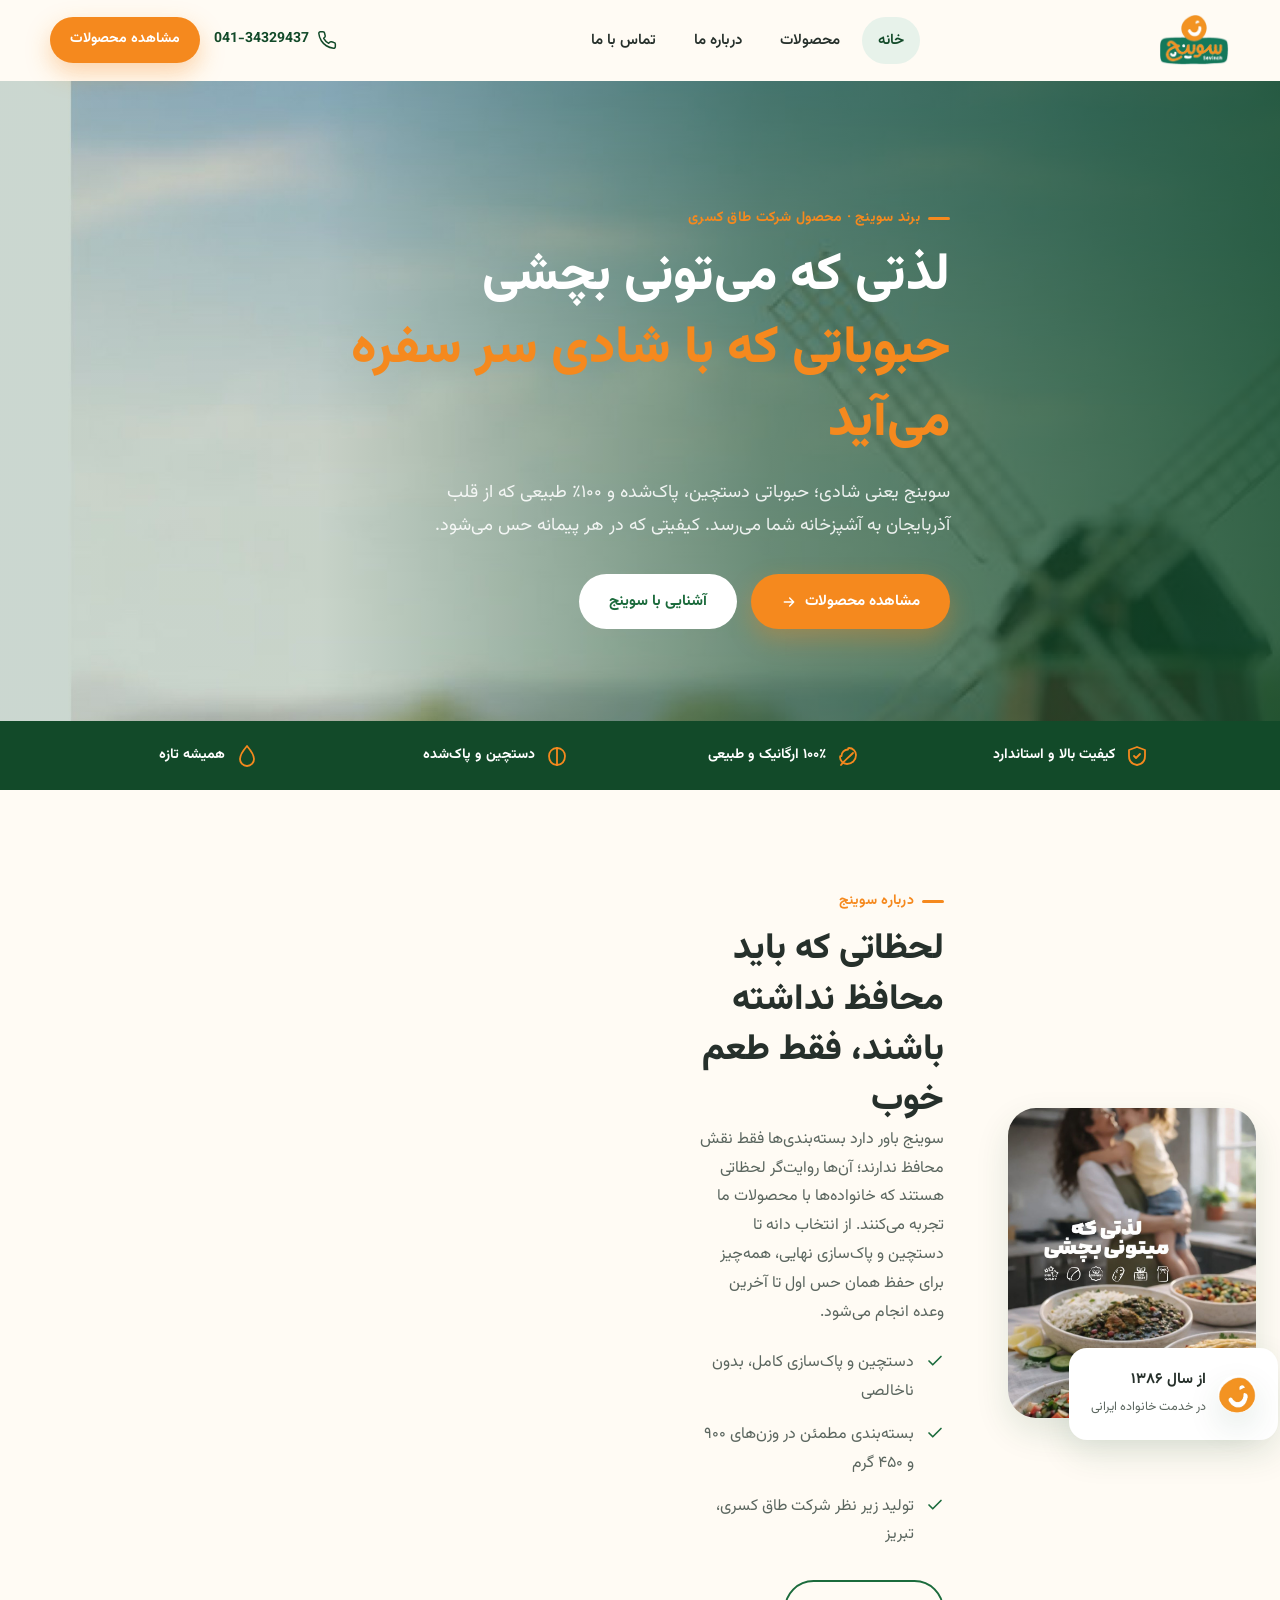
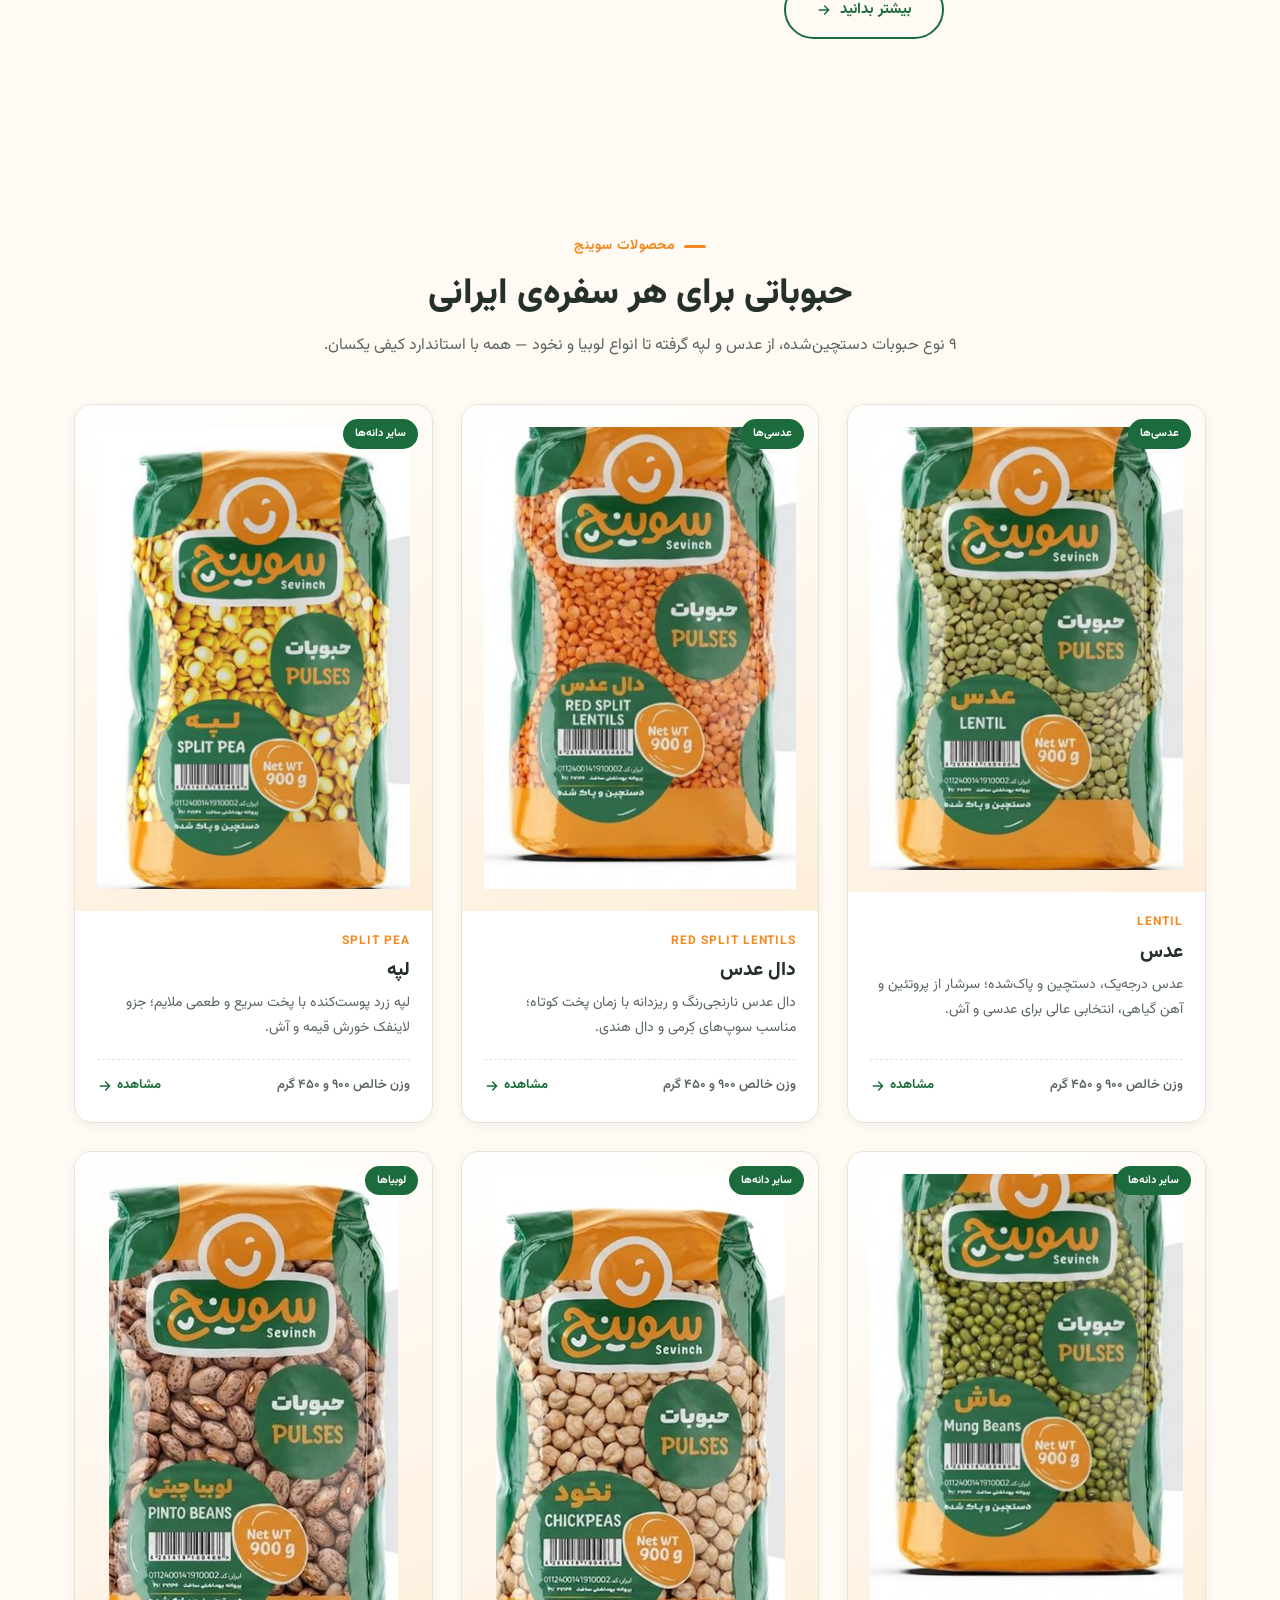
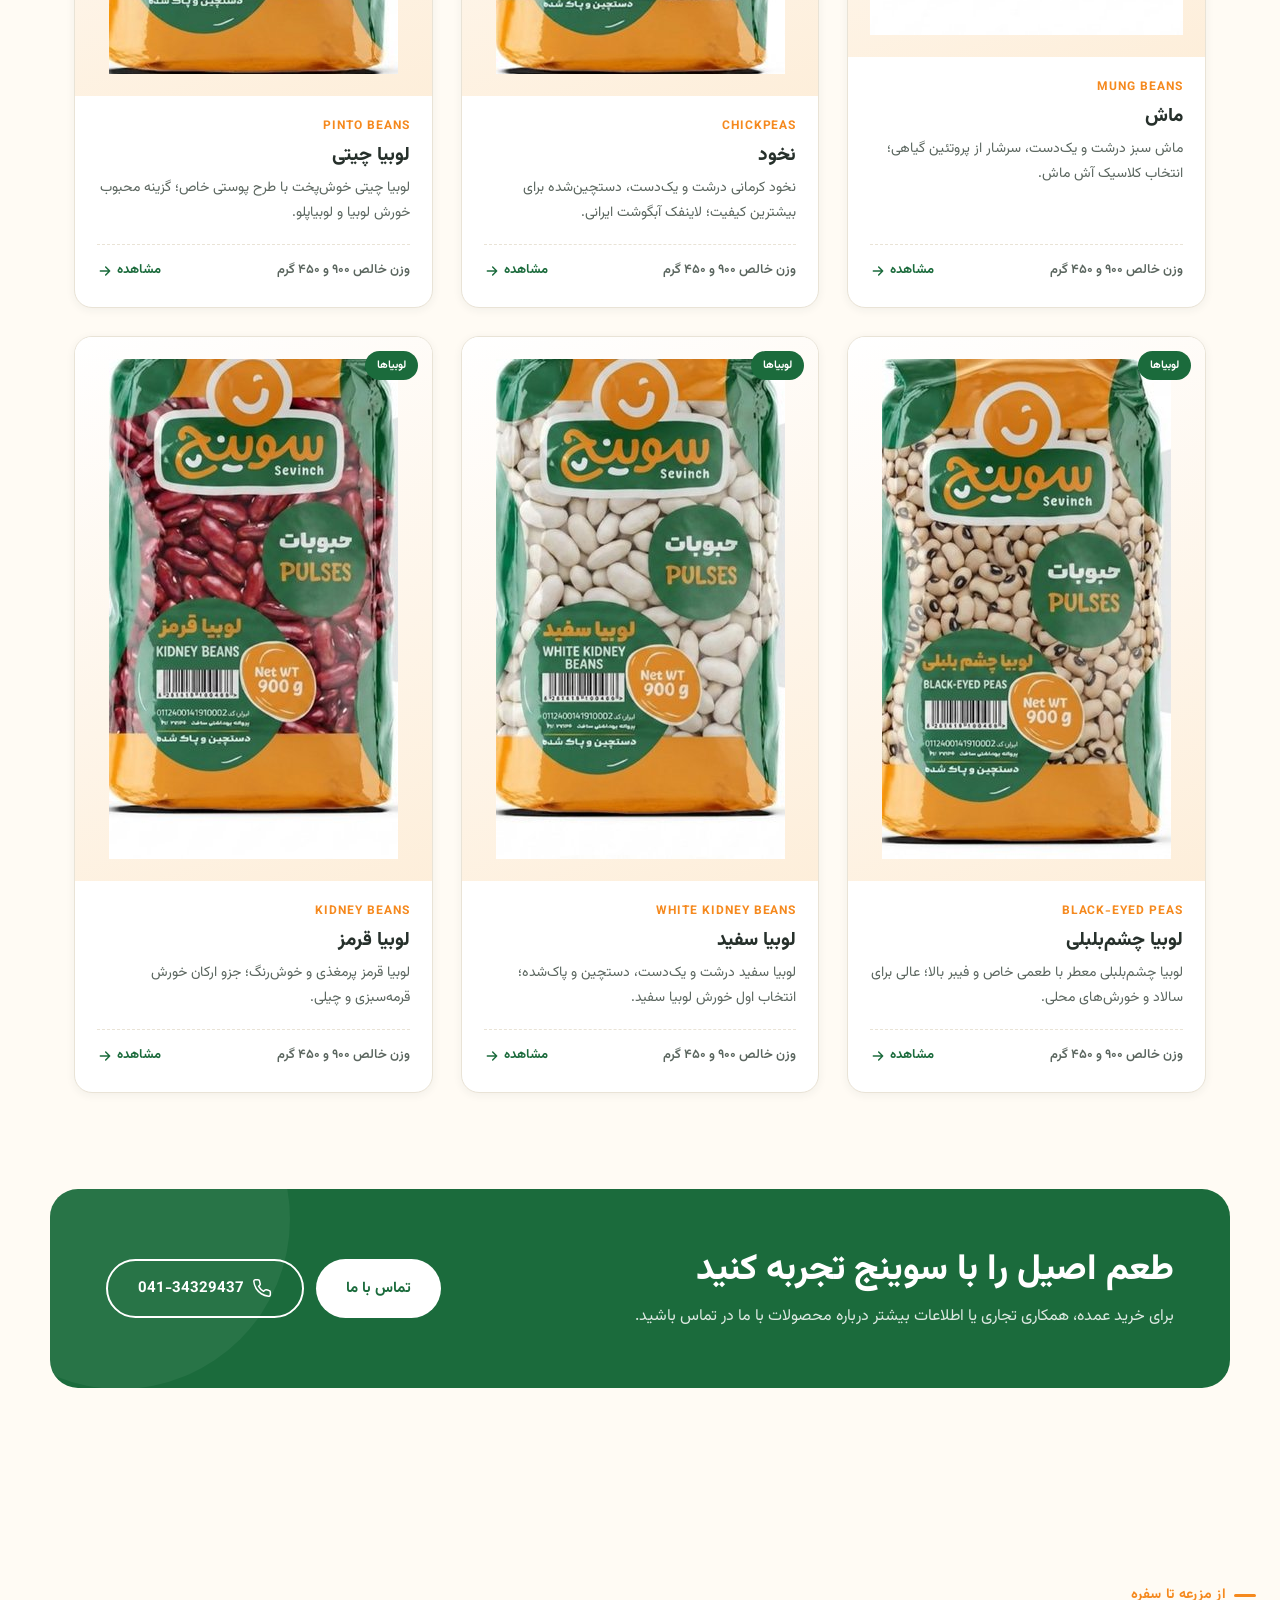
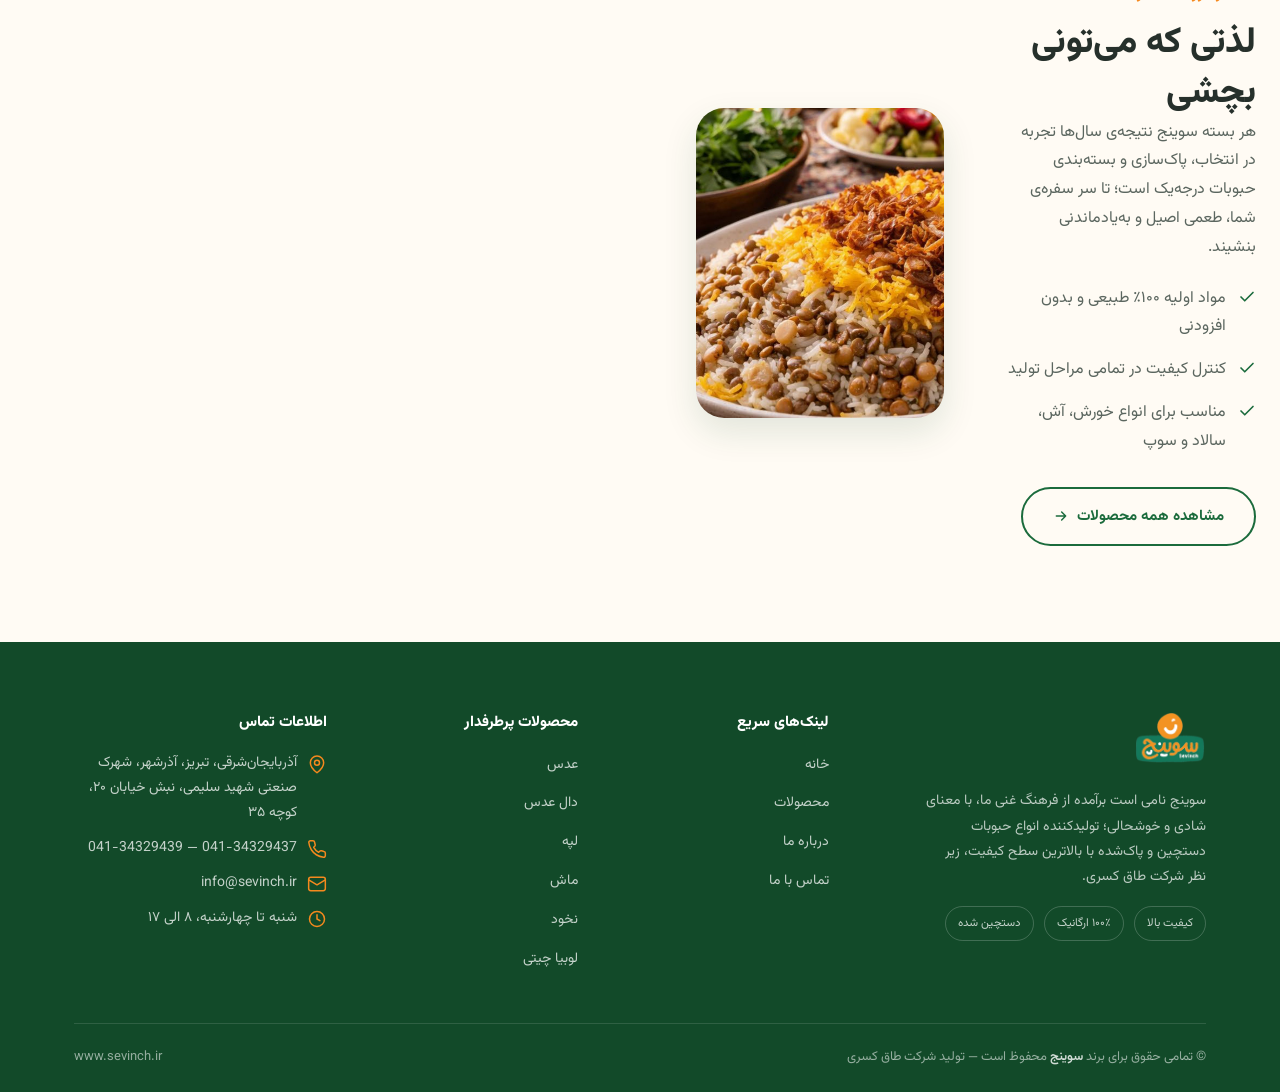
==== commit c6e9b78d: "Replace CSS-drawn logo with the real extracted brand mark Cut out the actual Sevinch logo from the p" ====
--- a/sevinch-website/index.html
+++ b/sevinch-website/index.html
@@ -5,7 +5,8 @@
 <meta name="viewport" content="width=device-width, initial-scale=1.0">
 <title>سوینج | حبوبات دستچین و باکیفیت — Sevinch Pulses</title>
 <meta name="description" content="سوینج، تولیدکننده انواع حبوبات دستچین و پاک‌شده با بالاترین کیفیت؛ عدس، لوبیا، نخود، لپه و ماش. لذتی که می‌تونی بچشی.">
-<link rel="icon" type="image/svg+xml" href="assets/img/favicon.svg">
+<link rel="icon" type="image/png" href="assets/img/favicon.png">
+<link rel="apple-touch-icon" href="assets/img/favicon.png">
 <link rel="preconnect" href="https://fonts.googleapis.com">
 <link rel="preconnect" href="https://fonts.gstatic.com" crossorigin>
 <link href="https://fonts.googleapis.com/css2?family=Vazirmatn:wght@400;500;600;700;800;900&display=swap" rel="stylesheet">
@@ -16,8 +17,7 @@
 <header class="site-header">
   <div class="container header-inner">
     <a href="index.html" class="logo">
-      <span class="logo-mark" aria-hidden="true"></span>
-      <span class="logo-word"><b>سوینج</b><span>SEVINCH</span></span>
+      <img src="assets/img/logo.png" alt="سوینج Sevinch" class="logo-img">
     </a>
     <nav class="nav-links">
       <a href="index.html" class="active">خانه</a>
@@ -63,7 +63,7 @@
     <div class="media reveal">
       <img src="assets/img/photos/lifestyle-mother-child.jpg" alt="لحظات خانوادگی با سوینج">
       <div class="media-badge">
-        <span class="logo-mark" style="width:38px;height:38px"></span>
+        <img src="assets/img/logo-icon.png" alt="" style="width:38px;height:38px" aria-hidden="true">
         <div>
           <b style="display:block;font-size:15px">از سال ۱۳۸۶</b>
           <span style="font-size:12.5px;color:var(--ink-soft)">در خدمت خانواده ایرانی</span>
@@ -272,8 +272,7 @@
     <div class="footer-grid">
       <div>
         <a href="index.html" class="logo footer-logo">
-      <span class="logo-mark" aria-hidden="true"></span>
-      <span class="logo-word"><b>سوینج</b><span>SEVINCH</span></span>
+      <img src="assets/img/logo.png" alt="سوینج Sevinch" class="logo-img">
     </a>
         <p>سوینج نامی است برآمده از فرهنگ غنی ما، با معنای شادی و خوشحالی؛ تولیدکننده انواع حبوبات دستچین و پاک‌شده با بالاترین سطح کیفیت، زیر نظر شرکت طاق کسری.</p>
         <div class="footer-badges">
--- a/sevinch-website/assets/css/style.css
+++ b/sevinch-website/assets/css/style.css
@@ -82,32 +82,9 @@
 .btn-sm{padding:10px 20px;font-size:14px}
 
 /* ---------------- Logo ---------------- */
-.logo{display:inline-flex;align-items:center;gap:10px}
-.logo-mark{
-  width:46px;height:46px;border-radius:50%;
-  background:var(--orange);border:3px solid #fff;
-  box-shadow:0 0 0 2px var(--orange);
-  position:relative;flex-shrink:0;
-}
-.logo-mark::before{
-  content:"";position:absolute;left:50%;top:26%;
-  width:6px;height:6px;border-radius:50%;background:#fff;
-  transform:translateX(-50%);
-}
-.logo-mark::after{
-  content:"";position:absolute;left:50%;top:42%;
-  width:18px;height:12px;border:3px solid #fff;border-top:none;
-  border-radius:0 0 18px 18px;transform:translateX(-50%);
-}
-.logo-word{
-  background:var(--green);color:var(--orange);
-  border-radius:var(--radius-pill);
-  padding:6px 16px 5px;
-  display:flex;flex-direction:column;align-items:center;line-height:1.05;
-}
-.logo-word b{font-size:19px;font-weight:800}
-.logo-word span{font-size:10px;color:#fff;letter-spacing:.14em;font-weight:600;margin-top:1px}
-.logo-tagline{font-size:11px;color:var(--ink-soft);margin-inline-start:4px;display:none}
+.logo{display:inline-flex;align-items:center}
+.logo-img{height:52px;width:auto;display:block}
+.footer-logo .logo-img{height:52px}
 
 /* ---------------- Header ---------------- */
 .site-header{
@@ -271,7 +248,6 @@
   font-size:13px;color:rgba(255,255,255,.55);
 }
 .footer-bottom a{color:rgba(255,255,255,.8);font-weight:600}
-.footer-logo .logo-word{background:rgba(255,255,255,.12)}
 @media(max-width:900px){.footer-grid{grid-template-columns:1fr 1fr;row-gap:36px}}
 @media(max-width:560px){.footer-grid{grid-template-columns:1fr}}
 
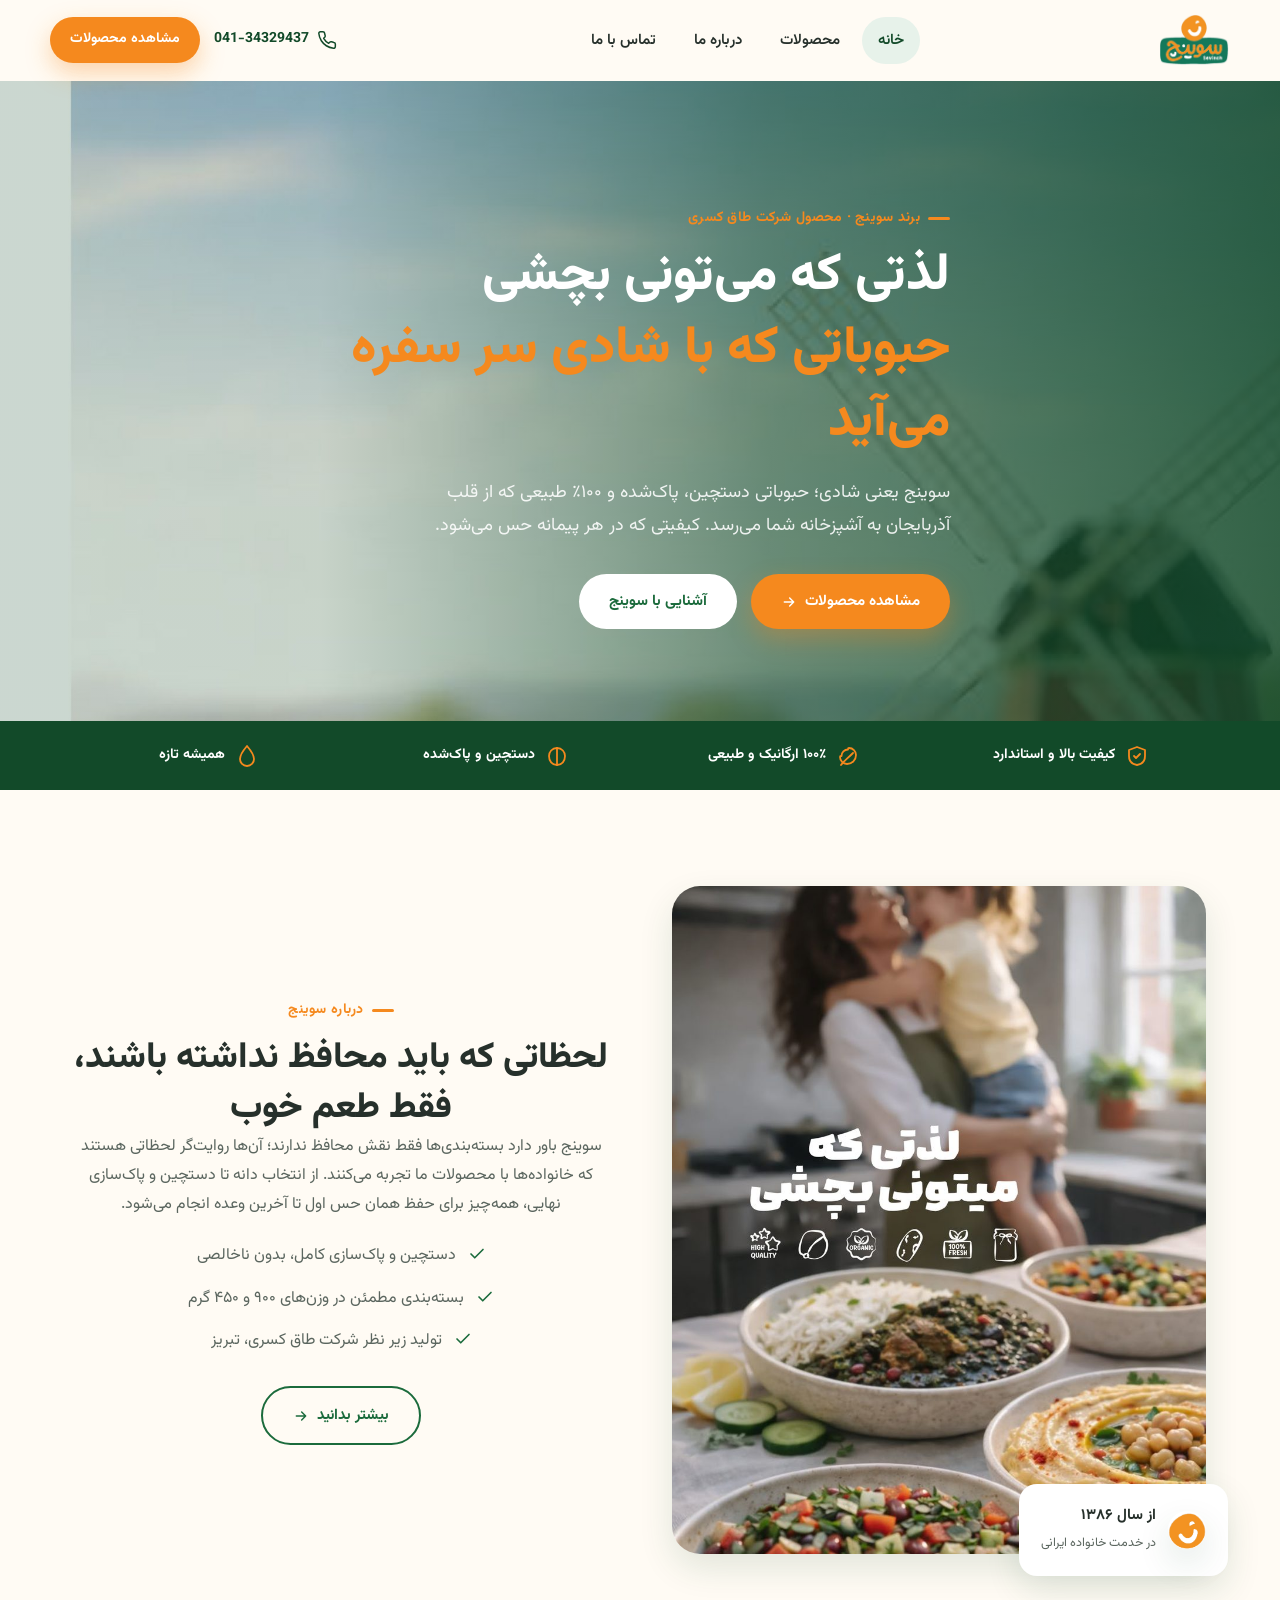
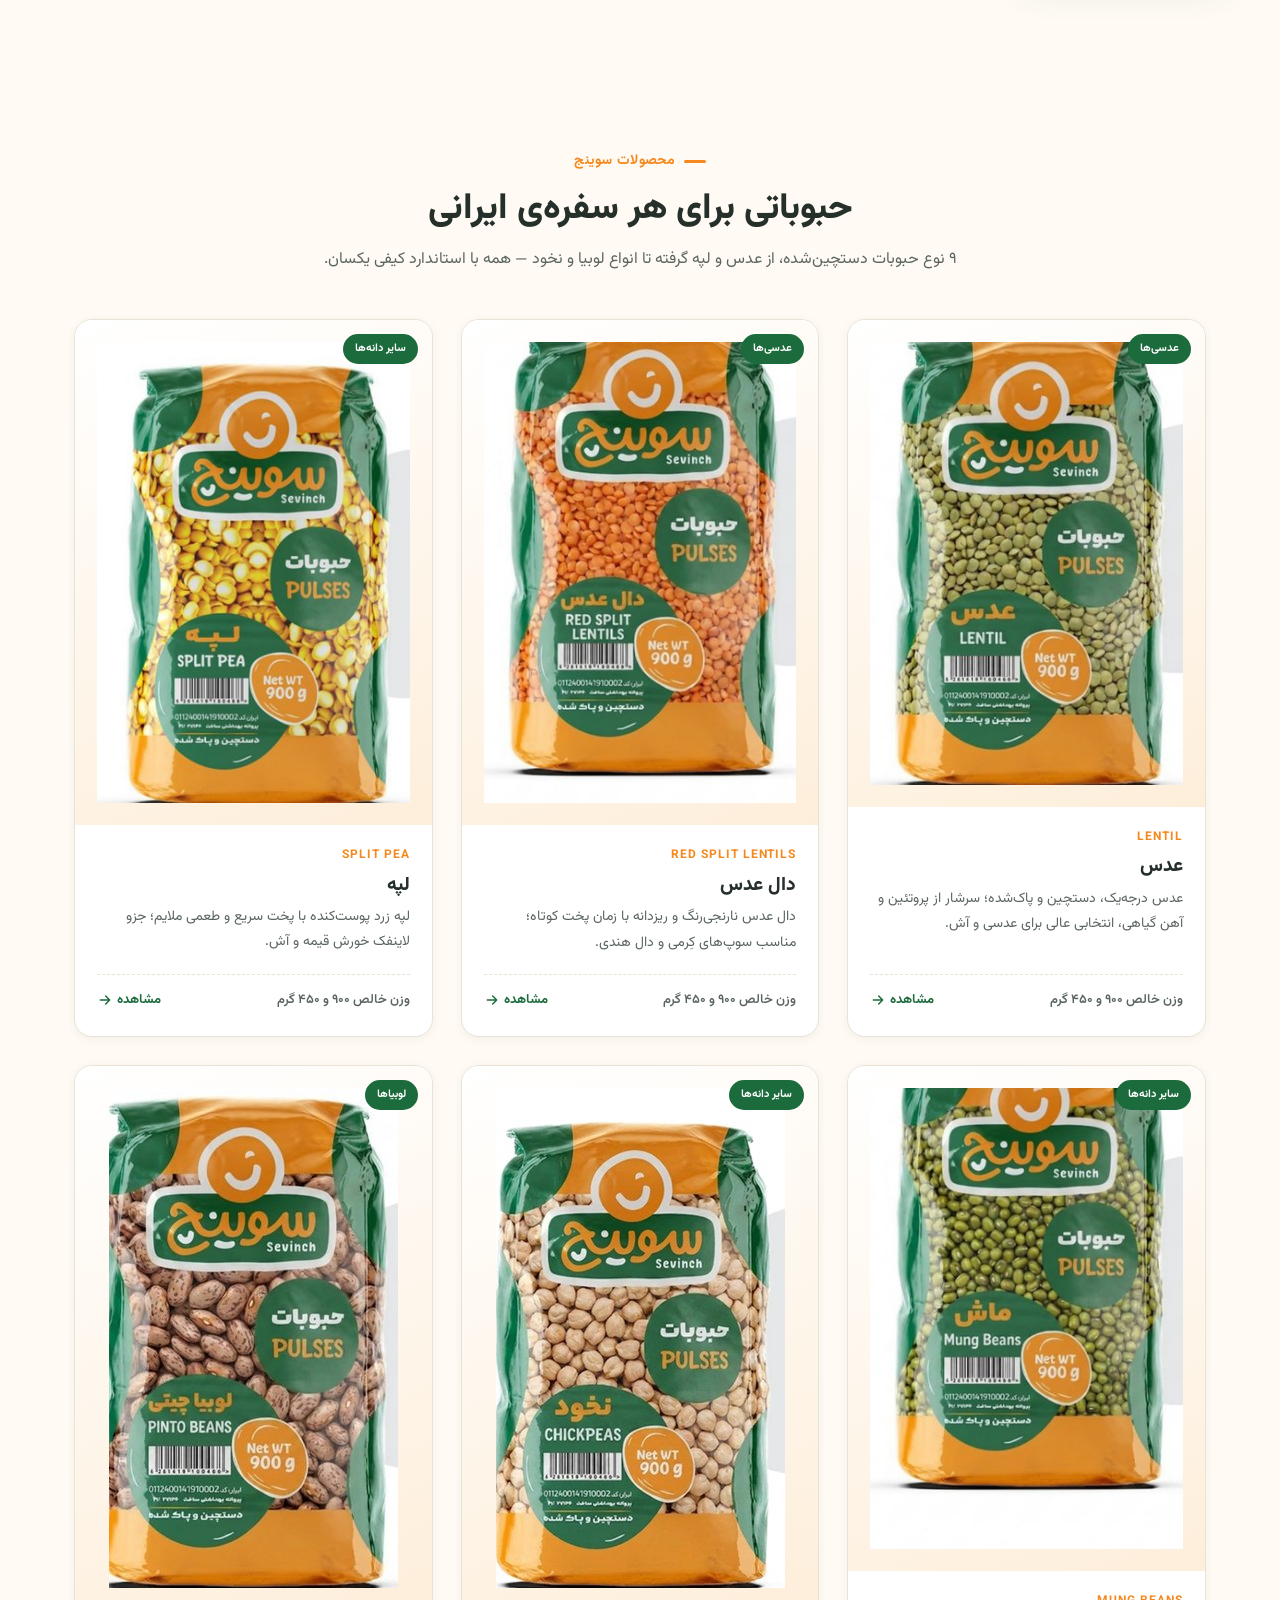
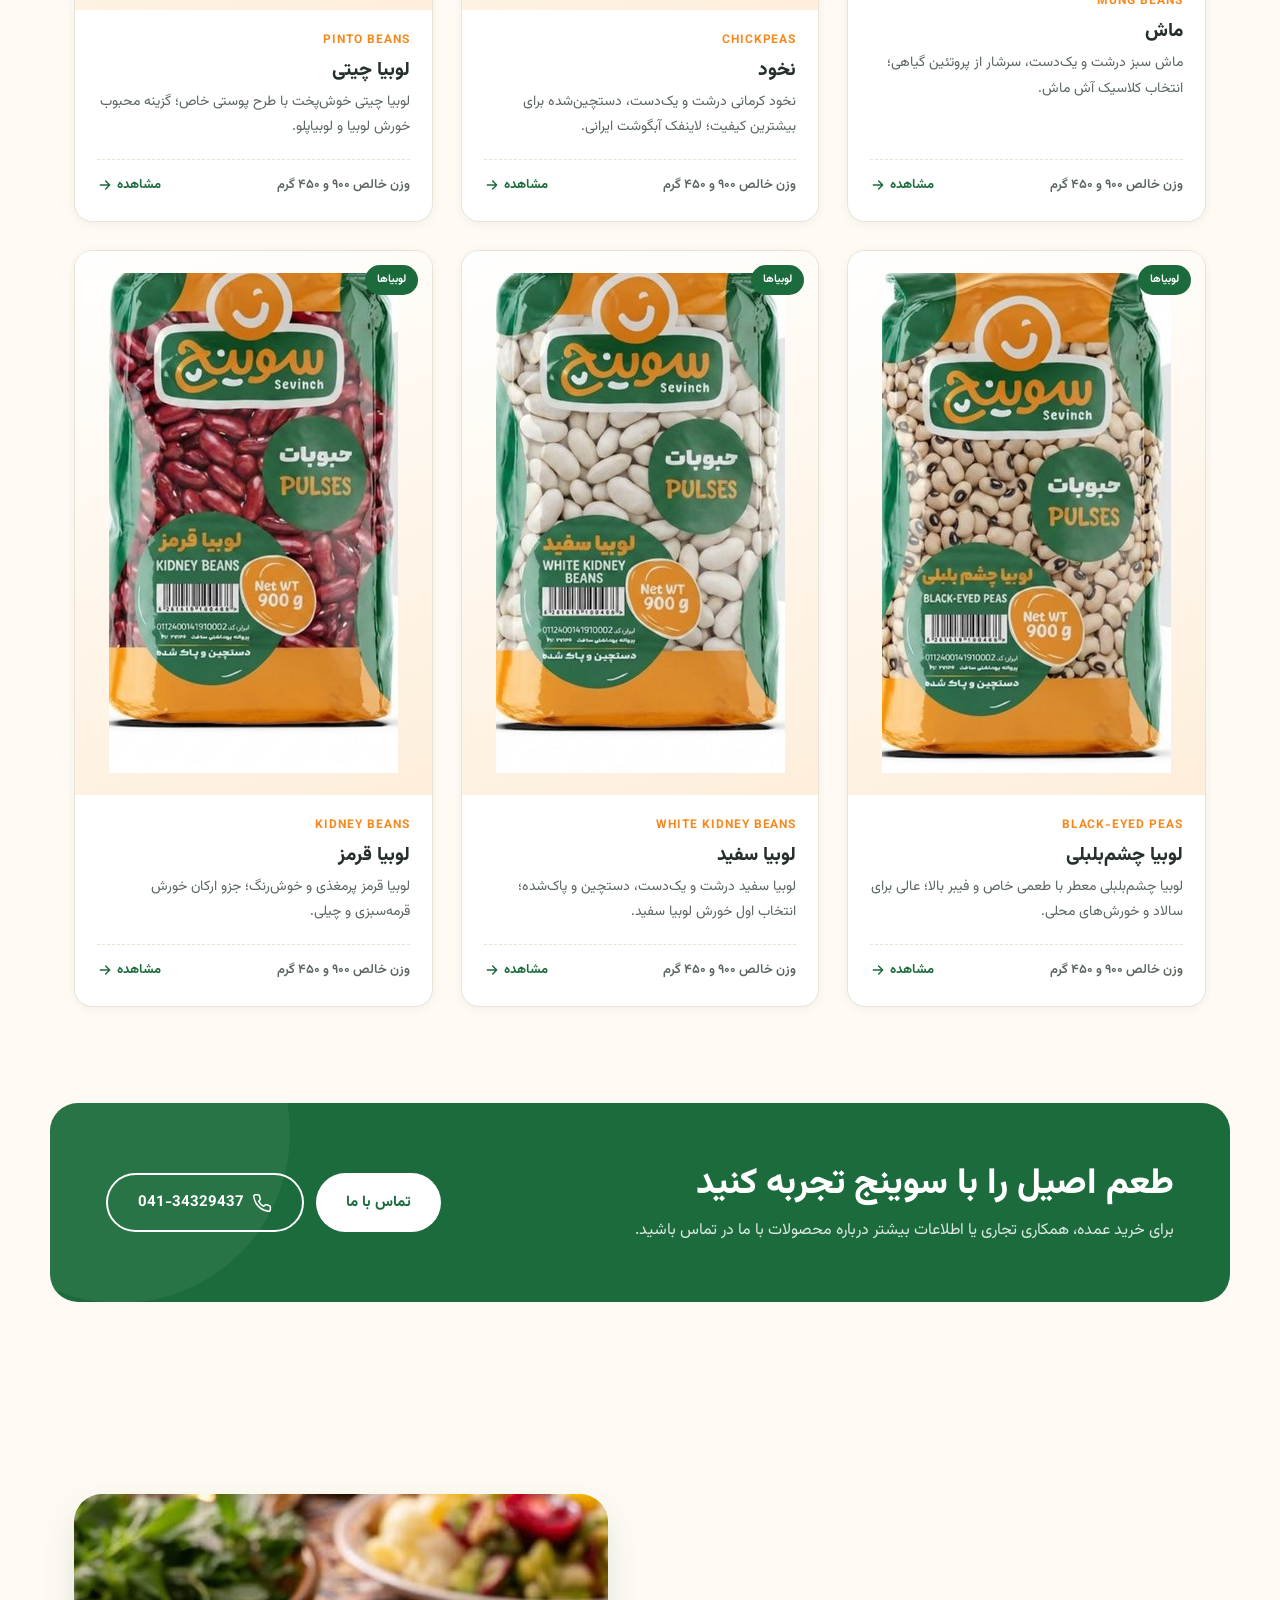
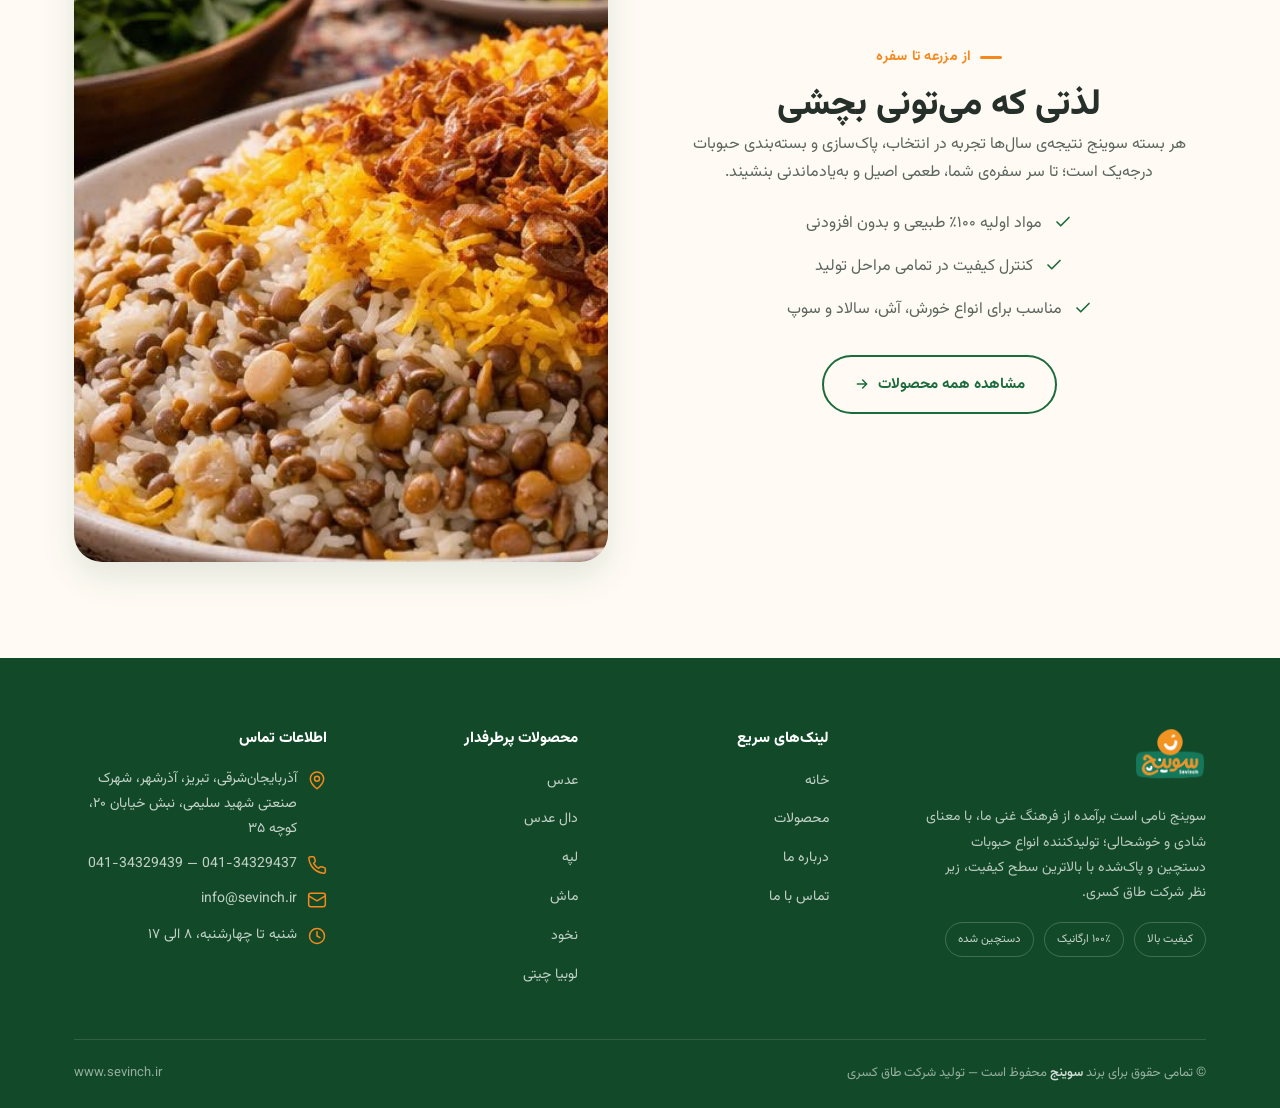
==== commit 55c75a4a: "Fix .split layout not collapsing to one column on mobile The two-column grid was actually set via an" ====
--- a/sevinch-website/index.html
+++ b/sevinch-website/index.html
@@ -59,7 +59,7 @@
 
 
 <section class="split">
-  <div class="container" style="display:grid;grid-template-columns:1fr 1fr;gap:64px;align-items:center">
+  <div class="container split-grid">
     <div class="media reveal">
       <img src="assets/img/photos/lifestyle-mother-child.jpg" alt="لحظات خانوادگی با سوینج">
       <div class="media-badge">
@@ -248,7 +248,7 @@
 </section>
 
 <section class="split reverse">
-  <div class="container" style="display:grid;grid-template-columns:1fr 1fr;gap:64px;align-items:center">
+  <div class="container split-grid">
     <div class="media reveal">
       <img src="assets/img/photos/thali-rice-platter.jpg" alt="سفره‌ای با محصولات سوینج">
     </div>
--- a/sevinch-website/assets/css/style.css
+++ b/sevinch-website/assets/css/style.css
@@ -152,14 +152,16 @@
 .trust-item svg{flex-shrink:0;color:var(--orange)}
 
 /* ---------------- About brief / split sections ---------------- */
-.split{display:grid;grid-template-columns:1fr 1fr;gap:64px;align-items:center;padding:96px 0}
+.split{padding:96px 0}
+.split-grid{display:grid;grid-template-columns:1fr 1fr;gap:64px;align-items:center}
+.split .text{text-align:center}
+.split .text-list li{justify-content:center}
 .split .media{position:relative}
 .split .media img{border-radius:var(--radius-lg);box-shadow:var(--shadow-md);width:100%;aspect-ratio:4/5;object-fit:cover}
 .split .media .media-badge{
   position:absolute;bottom:-22px;right:-22px;background:#fff;border-radius:var(--radius-md);
   padding:18px 22px;box-shadow:var(--shadow-md);display:flex;align-items:center;gap:12px;
 }
-.split.reverse{grid-template-columns:1fr 1fr}
 .split.reverse .media{order:2}
 .split.reverse .text{order:1}
 .text-list{margin-top:22px;display:grid;gap:14px}
@@ -167,7 +169,8 @@
 .text-list li svg{flex-shrink:0;margin-top:3px;color:var(--green)}
 
 @media(max-width:860px){
-  .split,.split.reverse{grid-template-columns:1fr;gap:36px;padding:64px 0}
+  .split{padding:64px 0}
+  .split-grid{grid-template-columns:1fr;gap:36px}
   .split.reverse .media,.split.reverse .text{order:initial}
 }
 
@@ -299,16 +302,22 @@
 
 /* ---------------- Page hero (inner pages) ---------------- */
 .page-hero{
-  background:var(--green-dark) url('../img/photos/product-lineup.jpg') center/cover no-repeat;
-  position:relative;padding:90px 0 70px;color:#fff;
-}
-.page-hero::after{content:"";position:absolute;inset:0;background:rgba(18,74,41,.82)}
-.page-hero .container{position:relative}
-.page-hero h1{color:#fff;margin-bottom:10px}
-.page-hero p{color:rgba(255,255,255,.85);max-width:560px}
-.page-hero .breadcrumb{color:rgba(255,255,255,.7);padding:0 0 18px}
-.page-hero .breadcrumb a{color:rgba(255,255,255,.85)}
-.page-hero .breadcrumb .current{color:var(--orange)}
+  position:relative;padding:100px 0 76px;color:#fff;background:var(--green-dark);overflow:hidden;
+}
+.page-hero-bg{position:absolute;inset:0;z-index:0}
+.page-hero-bg img{width:100%;height:100%;object-fit:cover;filter:blur(3px) brightness(.55) saturate(1.05);transform:scale(1.08)}
+.page-hero-bg::after{
+  content:"";position:absolute;inset:0;
+  background:linear-gradient(180deg,rgba(12,54,30,.78) 0%,rgba(12,54,30,.9) 100%);
+}
+.page-hero-content{position:relative;z-index:1}
+.page-hero h1{color:#fff;margin-bottom:10px;text-shadow:0 2px 16px rgba(0,0,0,.35)}
+.page-hero p{color:rgba(255,255,255,.9);max-width:560px}
+.page-hero .breadcrumb{color:rgba(255,255,255,.75);padding:0 0 18px}
+.page-hero .breadcrumb a{color:rgba(255,255,255,.92)}
+.page-hero .breadcrumb .current{color:var(--orange);font-weight:700}
+.page-hero .eyebrow{color:var(--orange)}
+.page-hero .eyebrow::before{background:var(--orange)}
 
 /* ---------------- About page ---------------- */
 .values-grid{display:grid;grid-template-columns:repeat(4,1fr);gap:24px;padding:0 0 96px}
